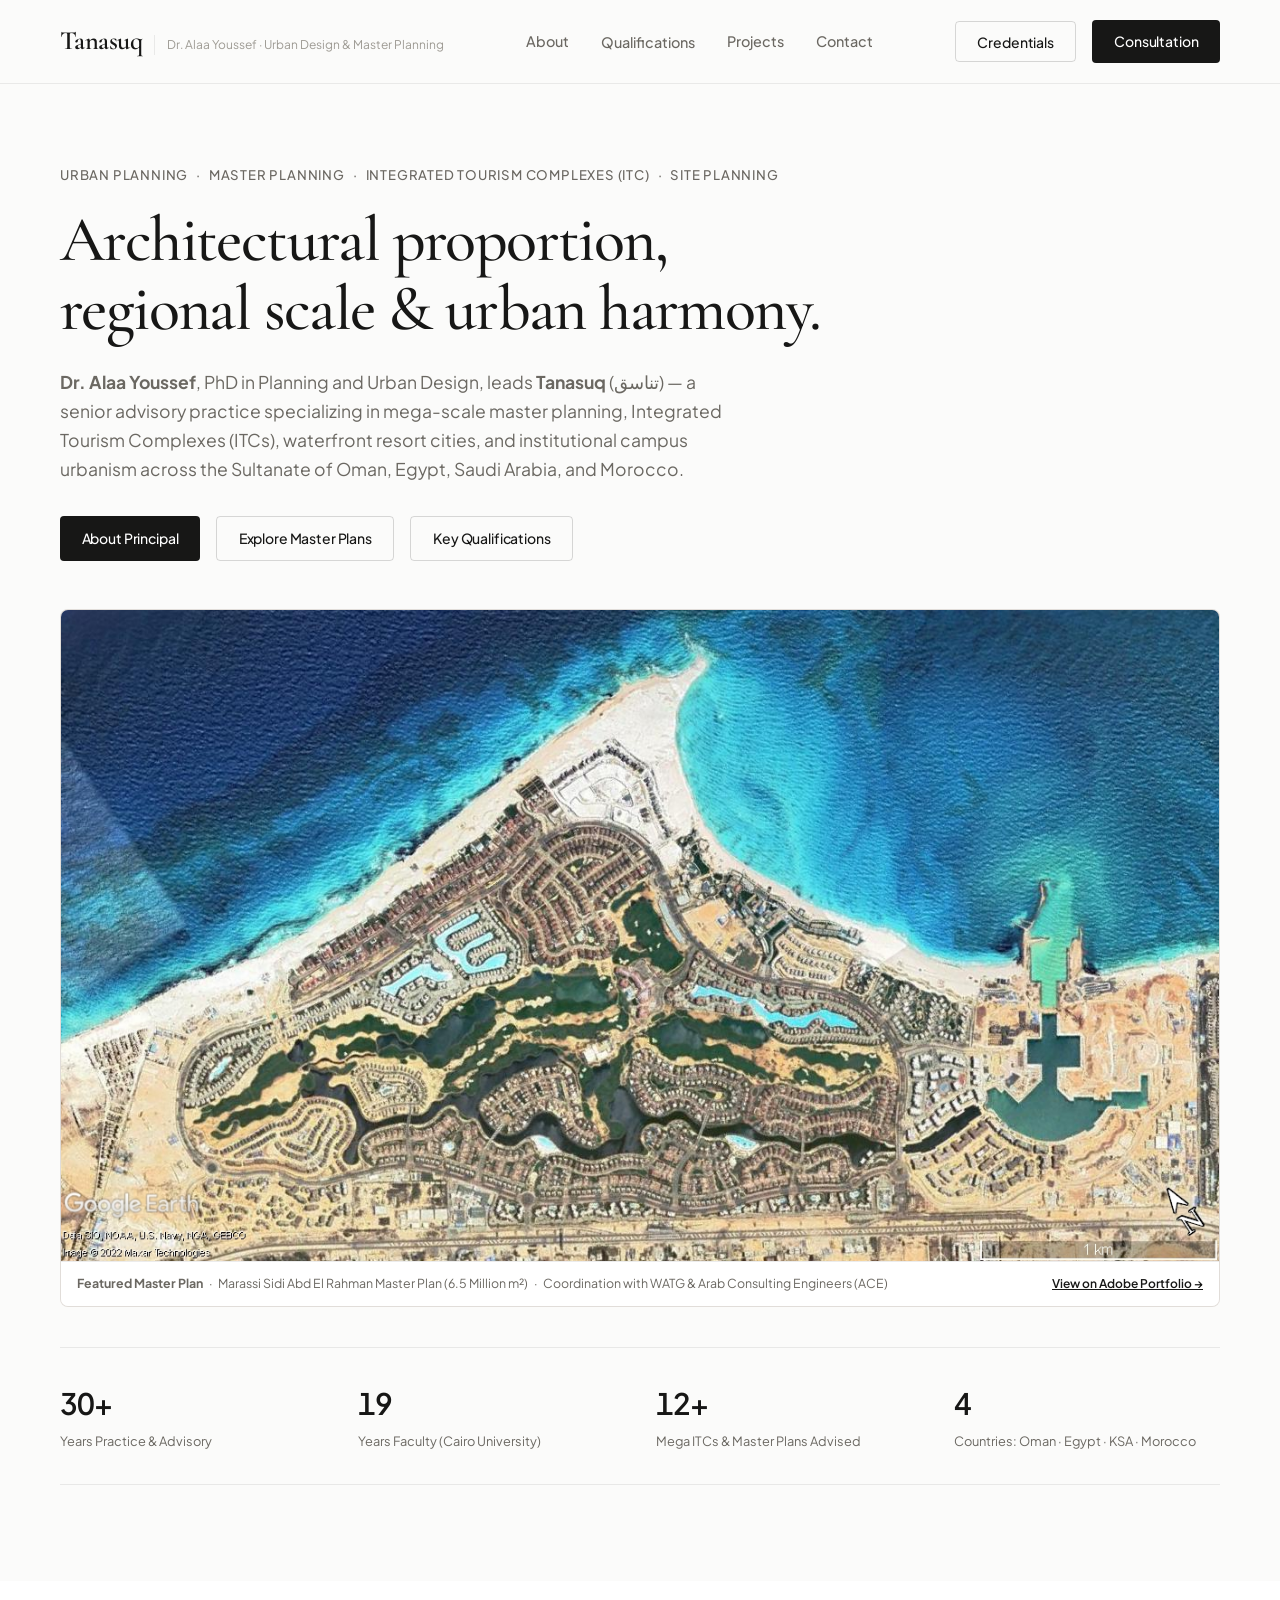
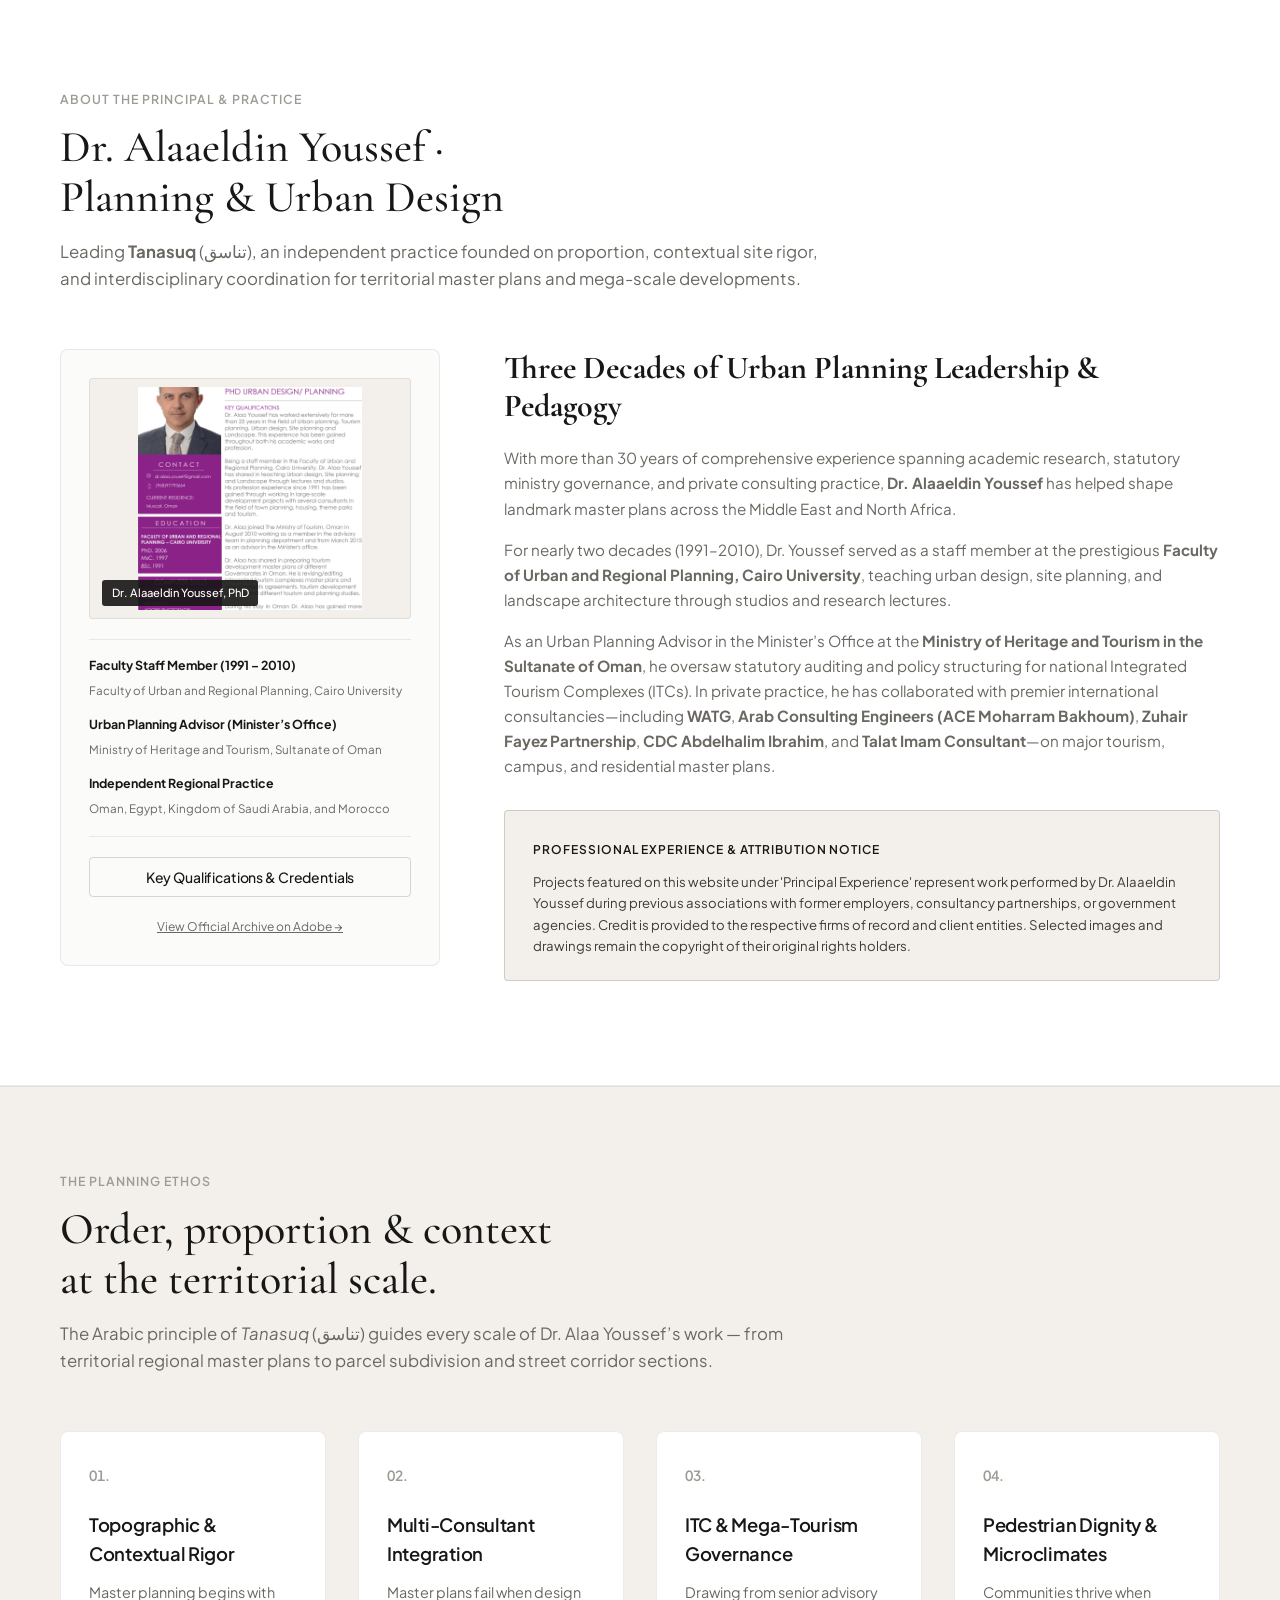
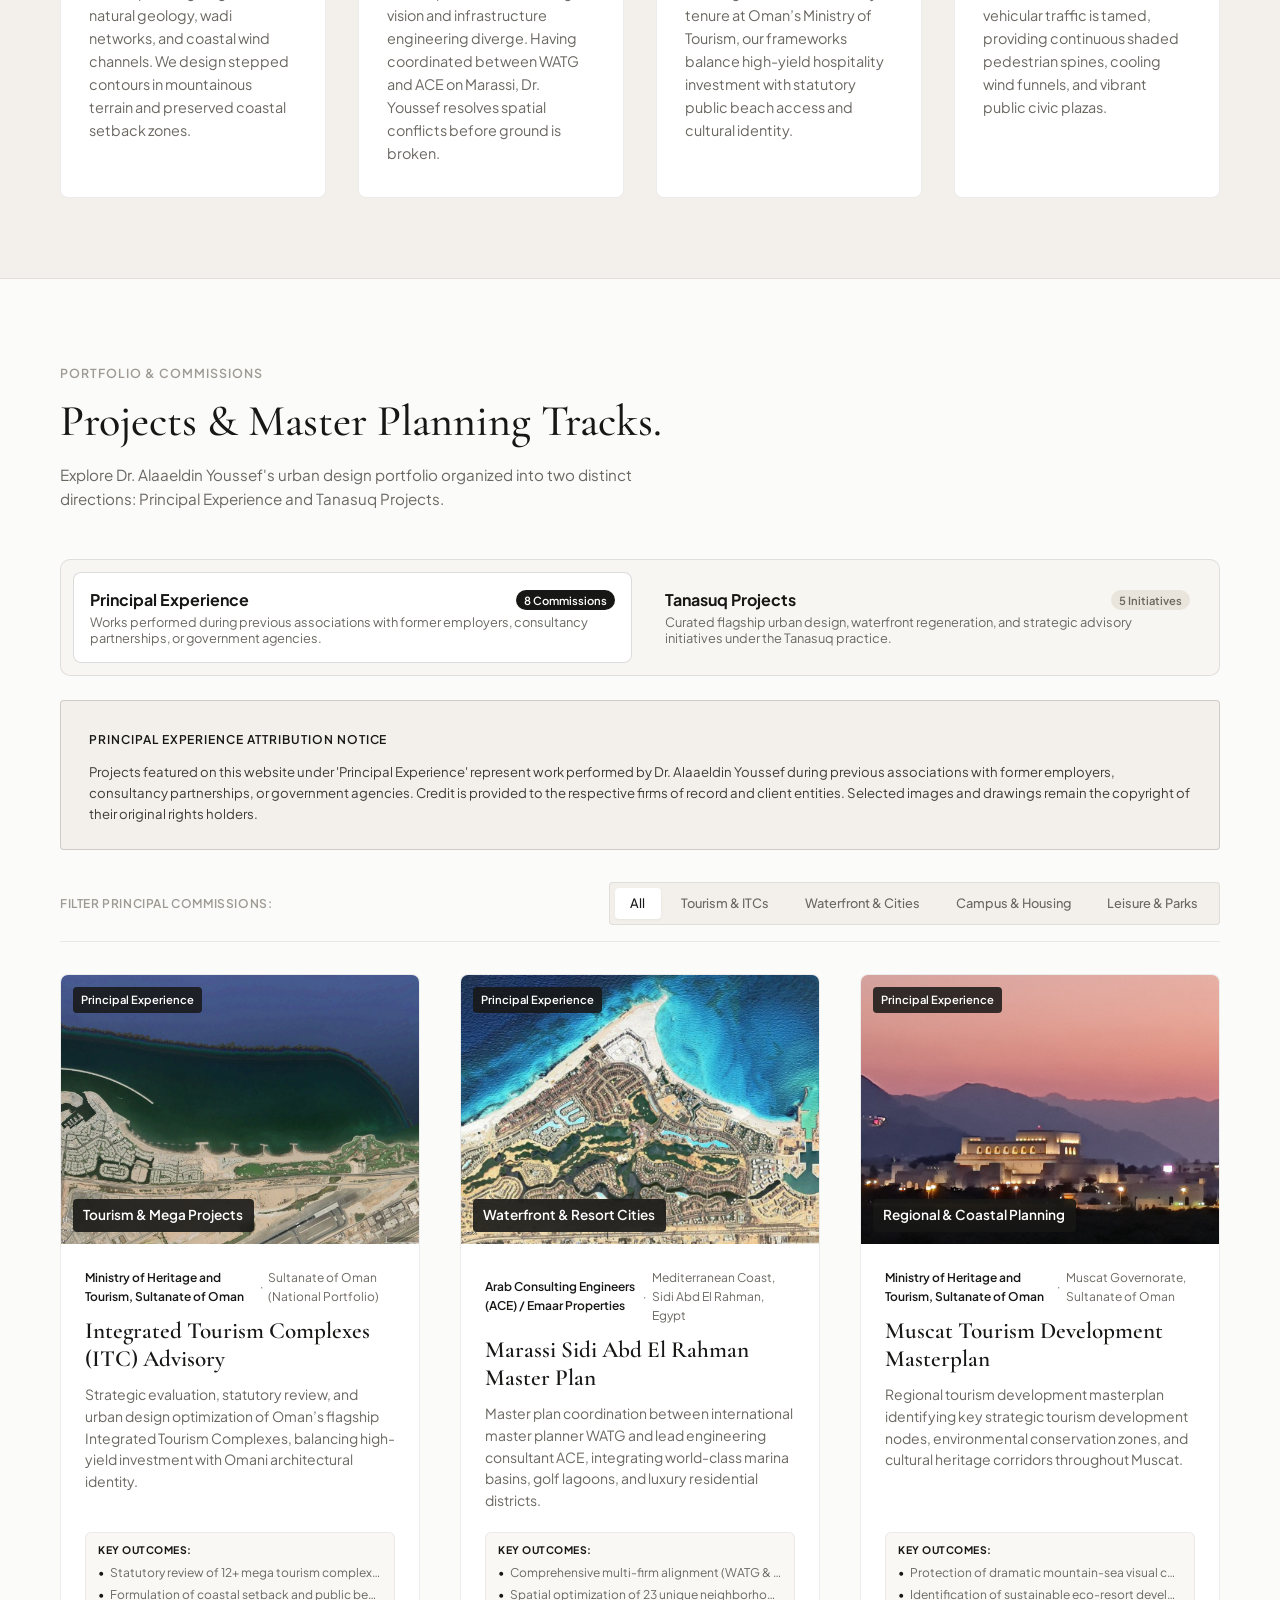
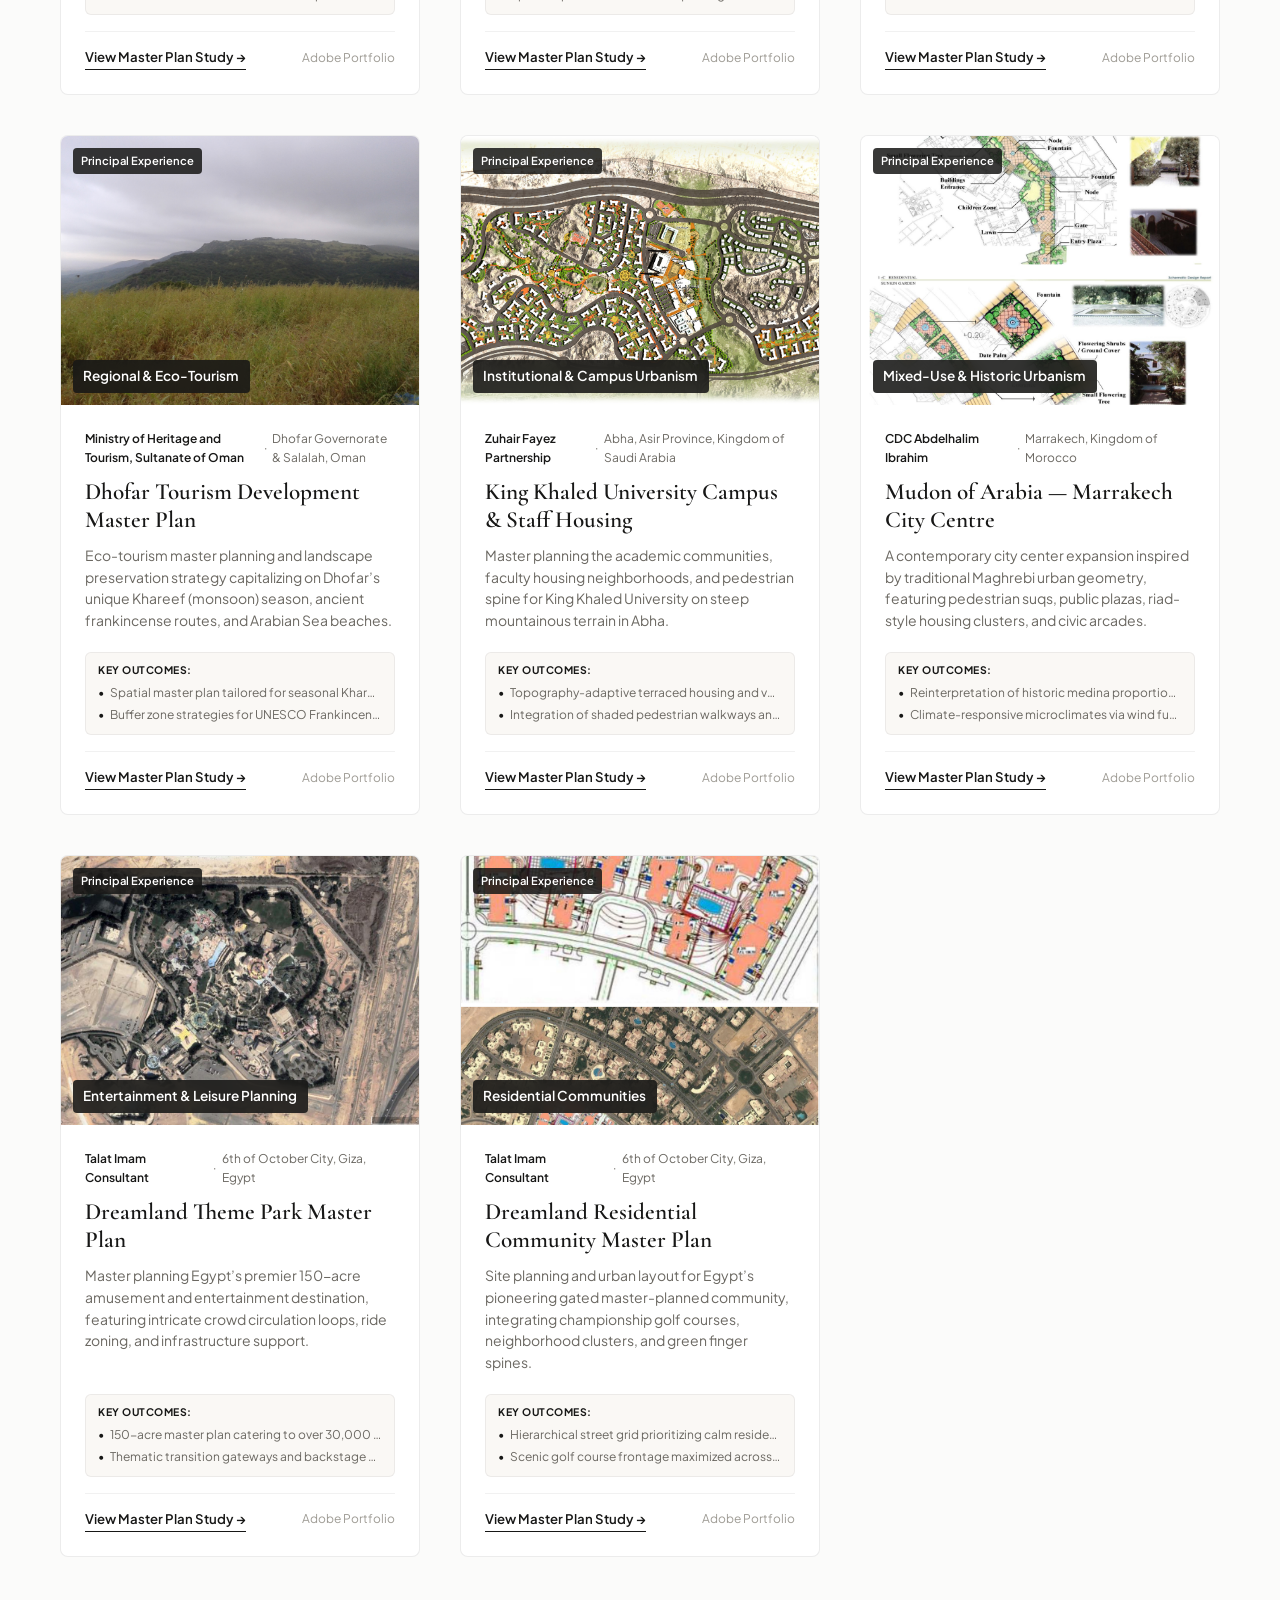
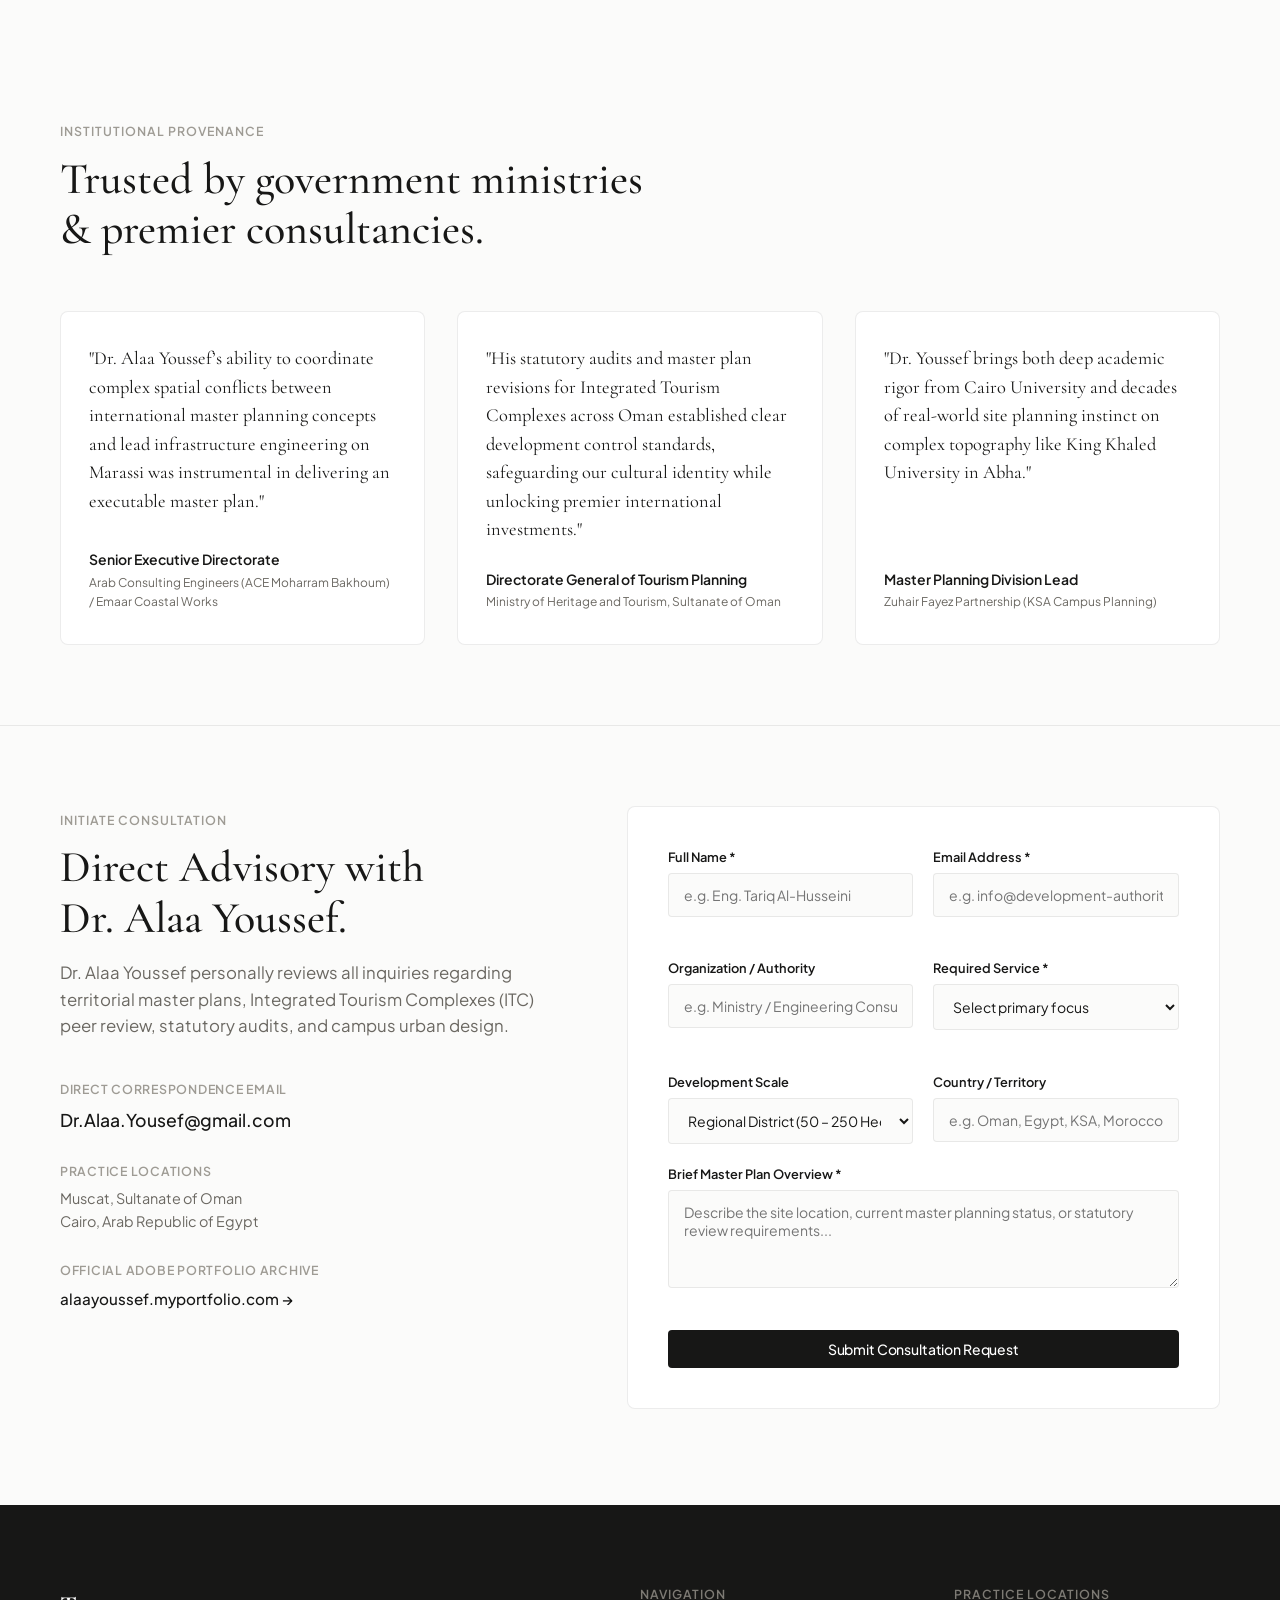
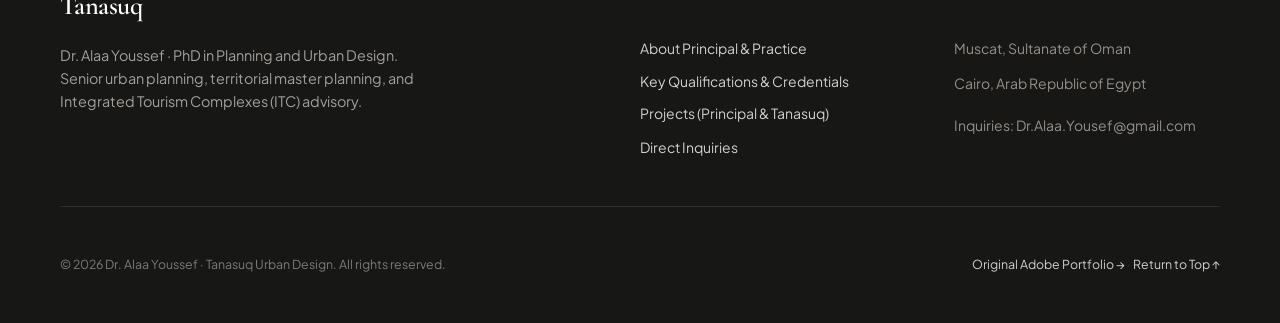
==== public/tanasuq-site/index.html @ d573aa7d "feat: initialize Tanasuq Design Studio portfolio Set up project scaffolding using React, TypeScript," ====
<!DOCTYPE html>
<html lang="en">
<head>
  <meta charset="UTF-8">
  <meta name="viewport" content="width=device-width, initial-scale=1.0">
  <title>Dr. Alaa Youssef — Tanasuq Planning & Urban Design</title>
  <meta name="description" content="Portfolio of Dr. Alaa Youssef, PhD in Planning and Urban Design. 30+ years leading mega-scale master plans, Integrated Tourism Complexes (ITCs), and waterfront developments across Oman, Egypt, Saudi Arabia, and Morocco.">
  <link rel="preconnect" href="https://fonts.googleapis.com">
  <link rel="preconnect" href="https://fonts.gstatic.com" crossorigin>
  <link href="https://fonts.googleapis.com/css2?family=Cormorant+Garamond:ital,wght@0,400;0,500;0,600;1,400;1,600&family=Plus+Jakarta+Sans:ital,wght@0,300;0,400;0,500;0,600;0,700;1,400&family=JetBrains+Mono:wght@400;500&display=swap" rel="stylesheet">
  <link rel="stylesheet" href="style.css">
</head>
<body>

  <!-- Top Bar: Strict 3-zone contract -->
  <header class="site-header" id="siteHeader">
    <div class="header-container">
      <!-- Zone 1: Wordmark -->
      <div class="brand-group">
        <a href="#hero" class="brand-wordmark">Tanasuq</a>
        <span class="brand-sub">Dr. Alaa Youssef · Urban Design & Master Planning</span>
      </div>

      <!-- Zone 2: Navigation Links -->
      <nav class="desktop-nav" aria-label="Main Navigation">
        <a href="#about" class="nav-link">About</a>
        <button class="nav-btn-link" id="navQualificationsBtn">Qualifications</button>
        <a href="#projects" class="nav-link">Projects</a>
        <a href="#contact" class="nav-link">Contact</a>
      </nav>

      <!-- Zone 3: Actions & Mobile Toggle -->
      <div class="header-actions">
        <button class="btn btn-secondary btn-header" id="headerQualBtn">Credentials</button>
        <a href="#contact" class="btn btn-primary btn-header">Consultation</a>
        <button class="mobile-toggle" id="mobileToggle" aria-label="Toggle navigation menu" aria-expanded="false">
          <span class="bar"></span>
          <span class="bar"></span>
        </button>
      </div>
    </div>
  </header>

  <!-- Mobile Drawer -->
  <div class="mobile-drawer" id="mobileDrawer" aria-hidden="true">
    <div class="mobile-drawer-content">
      <div class="mobile-drawer-header">
        <strong>Dr. Alaaeldin Youssef, PhD</strong>
        <p>Planning & Urban Design Consultant</p>
      </div>
      <nav class="mobile-nav">
        <a href="#about" class="mobile-nav-link">About Principal & Practice</a>
        <button class="mobile-nav-link text-left" id="mobNavQual">Key Qualifications & Credentials</button>
        <a href="#projects" class="mobile-nav-link">Projects (Principal & Tanasuq)</a>
        <a href="#contact" class="mobile-nav-link">Direct Inquiries</a>
      </nav>
      <div class="mobile-drawer-footer">
        <p class="mobile-coordinates">Muscat, Oman · Cairo, Egypt</p>
        <a href="#contact" class="btn btn-primary btn-block">Inquire Directly</a>
      </div>
    </div>
  </div>

  <main id="mainContent">

    <!-- Hero Section -->
    <section class="section-hero" id="hero">
      <div class="content-container">
        <div class="hero-header">
          <div class="hero-kicker">
            <span>Urban Planning</span>
            <span aria-hidden="true">·</span>
            <span>Master Planning</span>
            <span aria-hidden="true">·</span>
            <span>Integrated Tourism Complexes (ITC)</span>
            <span aria-hidden="true">·</span>
            <span>Site Planning</span>
          </div>
          <h1 class="hero-headline">
            Architectural proportion, regional scale & urban harmony.
          </h1>
          <p class="hero-subtext">
            <strong>Dr. Alaa Youssef</strong>, PhD in Planning and Urban Design, leads <strong>Tanasuq</strong> (تناسق) — a senior advisory practice specializing in mega-scale master planning, Integrated Tourism Complexes (ITCs), waterfront resort cities, and institutional campus urbanism across the Sultanate of Oman, Egypt, Saudi Arabia, and Morocco.
          </p>
          <div class="hero-actions">
            <a href="#about" class="btn btn-primary">About Principal</a>
            <a href="#works" class="btn btn-secondary">Explore Master Plans</a>
            <button class="btn btn-secondary" id="heroQualBtn">Key Qualifications</button>
          </div>
        </div>

        <!-- Dominant Visual Anchor: Marassi Master Plan -->
        <div class="hero-media-wrapper">
          <img 
            src="portfolio-images/marrasi-sidi-abd-el-rahman-1.jpg" 
            alt="Marassi Sidi Abd El Rahman Mediterranean Waterfront Master Plan, Egypt - Coordination by Dr. Alaa Youssef"
            class="hero-image"
            loading="eager"
            referrerpolicy="no-referrer"
          >
          <div class="media-caption">
            <div class="caption-left">
              <strong>Featured Master Plan</strong>
              <span aria-hidden="true">·</span>
              <span>Marassi Sidi Abd El Rahman Master Plan (6.5 Million m²)</span>
              <span aria-hidden="true">·</span>
              <span>Coordination with WATG & Arab Consulting Engineers (ACE)</span>
            </div>
            <a href="https://alaayoussef.myportfolio.com/marrasi-sidi-abd-el-rahman" target="_blank" rel="noopener noreferrer" class="caption-link">View on Adobe Portfolio &rarr;</a>
          </div>
        </div>

        <!-- Provenance Numbers Strip -->
        <div class="provenance-strip">
          <div class="provenance-item">
            <span class="provenance-num">30+</span>
            <span class="provenance-label">Years Practice & Advisory</span>
          </div>
          <div class="provenance-item">
            <span class="provenance-num">19</span>
            <span class="provenance-label">Years Faculty (Cairo University)</span>
          </div>
          <div class="provenance-item">
            <span class="provenance-num">12+</span>
            <span class="provenance-label">Mega ITCs & Master Plans Advised</span>
          </div>
          <div class="provenance-item">
            <span class="provenance-num">4</span>
            <span class="provenance-label">Countries: Oman · Egypt · KSA · Morocco</span>
          </div>
        </div>
      </div>
    </section>

    <!-- About Section -->
    <section class="section-about" id="about">
      <div class="content-container">
        <div class="section-header-compact">
          <span class="section-eyebrow">About the Principal & Practice</span>
          <h2 class="section-title">Dr. Alaaeldin Youssef · Planning & Urban Design</h2>
          <p class="section-lead">
            Leading <strong>Tanasuq</strong> (تناسق), an independent practice founded on proportion, contextual site rigor, and interdisciplinary coordination for territorial master plans and mega-scale developments.
          </p>
        </div>

        <div class="about-grid">
          <!-- Profile Card -->
          <div class="about-profile-card">
            <div class="about-img-box">
              <img 
                src="portfolio-images/about-2.jpg" 
                alt="Dr. Alaaeldin Youssef - PhD in Planning and Urban Design"
                class="about-portrait"
                loading="lazy"
              >
              <div class="about-badge-tag">Dr. Alaaeldin Youssef, PhD</div>
            </div>

            <div class="about-snapshot-list">
              <div class="about-snapshot-item">
                <strong>Faculty Staff Member (1991 – 2010)</strong>
                <span>Faculty of Urban and Regional Planning, Cairo University</span>
              </div>
              <div class="about-snapshot-item">
                <strong>Urban Planning Advisor (Minister’s Office)</strong>
                <span>Ministry of Heritage and Tourism, Sultanate of Oman</span>
              </div>
              <div class="about-snapshot-item">
                <strong>Independent Regional Practice</strong>
                <span>Oman, Egypt, Kingdom of Saudi Arabia, and Morocco</span>
              </div>
            </div>

            <div class="about-btn-row">
              <button class="btn btn-secondary btn-block" id="aboutQualBtn">Key Qualifications &amp; Credentials</button>
            </div>
            <a href="https://alaayoussef.myportfolio.com/" target="_blank" rel="noopener noreferrer" class="about-archive-link">View Official Archive on Adobe &rarr;</a>
          </div>

          <!-- Narrative & Attribution Statement -->
          <div class="about-narrative-col">
            <h3 class="about-col-title">Three Decades of Urban Planning Leadership & Pedagogy</h3>
            <div class="about-prose">
              <p>With more than 30 years of comprehensive experience spanning academic research, statutory ministry governance, and private consulting practice, <strong>Dr. Alaaeldin Youssef</strong> has helped shape landmark master plans across the Middle East and North Africa.</p>
              <p>For nearly two decades (1991–2010), Dr. Youssef served as a staff member at the prestigious <strong>Faculty of Urban and Regional Planning, Cairo University</strong>, teaching urban design, site planning, and landscape architecture through studios and research lectures.</p>
              <p>As an Urban Planning Advisor in the Minister’s Office at the <strong>Ministry of Heritage and Tourism in the Sultanate of Oman</strong>, he oversaw statutory auditing and policy structuring for national Integrated Tourism Complexes (ITCs). In private practice, he has collaborated with premier international consultancies—including <strong>WATG</strong>, <strong>Arab Consulting Engineers (ACE Moharram Bakhoum)</strong>, <strong>Zuhair Fayez Partnership</strong>, <strong>CDC Abdelhalim Ibrahim</strong>, and <strong>Talat Imam Consultant</strong>—on major tourism, campus, and residential master plans.</p>
            </div>

            <!-- Formal Professional Experience Notice & Credits -->
            <div class="about-attribution-box">
              <div class="attribution-header">
                <strong>Professional Experience & Attribution Notice</strong>
              </div>
              <p class="attribution-text">
                Projects featured on this website under 'Principal Experience' represent work performed by Dr. Alaaeldin Youssef during previous associations with former employers, consultancy partnerships, or government agencies. Credit is provided to the respective firms of record and client entities. Selected images and drawings remain the copyright of their original rights holders.
              </p>
            </div>
          </div>
        </div>
      </div>
    </section>

    <!-- Philosophy Section -->
    <section class="section-philosophy" id="philosophy">
      <div class="content-container">
        <div class="section-header-compact">
          <span class="section-eyebrow">The Planning Ethos</span>
          <h2 class="section-title">Order, proportion & context at the territorial scale.</h2>
          <p class="section-lead">
            The Arabic principle of <em>Tanasuq</em> (تناسق) guides every scale of Dr. Alaa Youssef’s work — from territorial regional master plans to parcel subdivision and street corridor sections.
          </p>
        </div>

        <div class="principles-grid">
          <article class="principle-card">
            <span class="card-num">01.</span>
            <h3 class="card-title">Topographic & Contextual Rigor</h3>
            <p class="card-text">Master planning begins with natural geology, wadi networks, and coastal wind channels. We design stepped contours in mountainous terrain and preserved coastal setback zones.</p>
          </article>
          <article class="principle-card">
            <span class="card-num">02.</span>
            <h3 class="card-title">Multi-Consultant Integration</h3>
            <p class="card-text">Master plans fail when design vision and infrastructure engineering diverge. Having coordinated between WATG and ACE on Marassi, Dr. Youssef resolves spatial conflicts before ground is broken.</p>
          </article>
          <article class="principle-card">
            <span class="card-num">03.</span>
            <h3 class="card-title">ITC & Mega-Tourism Governance</h3>
            <p class="card-text">Drawing from senior advisory tenure at Oman’s Ministry of Tourism, our frameworks balance high-yield hospitality investment with statutory public beach access and cultural identity.</p>
          </article>
          <article class="principle-card">
            <span class="card-num">04.</span>
            <h3 class="card-title">Pedestrian Dignity & Microclimates</h3>
            <p class="card-text">Communities thrive when vehicular traffic is tamed, providing continuous shaded pedestrian spines, cooling wind funnels, and vibrant public civic plazas.</p>
          </article>
        </div>
      </div>
    </section>

    <!-- Projects Section -->
    <section class="section-works" id="projects">
      <div id="works" style="position:relative; top:-5rem; visibility:hidden;"></div>
      <div class="content-container">
        <div class="works-header-row">
          <div>
            <span class="section-eyebrow">Portfolio & Commissions</span>
            <h2 class="section-title">Projects & Master Planning Tracks.</h2>
            <p class="works-subtitle">Explore Dr. Alaaeldin Youssef's urban design portfolio organized into two distinct directions: Principal Experience and Tanasuq Projects.</p>
          </div>
        </div>

        <!-- Sub-navigation Dual Track Selector -->
        <div class="track-selector-bar" style="display:grid; grid-template-columns:repeat(auto-fit, minmax(280px, 1fr)); gap:1rem; margin-bottom:1.5rem; background:#F8F6F2; padding:0.75rem; border-radius:10px; border:1px solid rgba(23,23,22,0.1);">
          <button type="button" class="track-btn active" id="trackPrincipalBtn" style="text-align:left; padding:1rem; border-radius:8px; border:1px solid rgba(23,23,22,0.15); background:#fff; cursor:pointer;">
            <div style="display:flex; justify-content:space-between; align-items:center; margin-bottom:0.25rem;">
              <strong style="font-size:1rem; color:#171716;">Principal Experience</strong>
              <span id="principalTrackCountBadge" style="font-size:0.7rem; font-weight:600; background:#171716; color:#fff; padding:0.2rem 0.5rem; border-radius:10px;">8 Commissions</span>
            </div>
            <p style="font-size:0.8rem; color:#6B6862; margin:0;">Works performed during previous associations with former employers, consultancy partnerships, or government agencies.</p>
          </button>
          
          <button type="button" class="track-btn" id="trackTanasuqBtn" style="text-align:left; padding:1rem; border-radius:8px; border:1px solid transparent; background:transparent; cursor:pointer;">
            <div style="display:flex; justify-content:space-between; align-items:center; margin-bottom:0.25rem;">
              <strong style="font-size:1rem; color:#171716;">Tanasuq Projects</strong>
              <span id="tanasuqTrackCountBadge" style="font-size:0.7rem; font-weight:600; background:#EAE5DC; color:#6B6862; padding:0.2rem 0.5rem; border-radius:10px;">5 Initiatives</span>
            </div>
            <p style="font-size:0.8rem; color:#6B6862; margin:0;">Curated flagship urban design, waterfront regeneration, and strategic advisory initiatives under the Tanasuq practice.</p>
          </button>
        </div>

        <!-- Track Context Banner -->
        <div id="trackAttributionBox" class="about-attribution-box" style="margin-bottom:2rem;">
          <div class="attribution-header">
            <strong id="trackAttributionTitle">Principal Experience Attribution Notice</strong>
          </div>
          <p class="attribution-text" id="trackAttributionText">
            Projects featured on this website under 'Principal Experience' represent work performed by Dr. Alaaeldin Youssef during previous associations with former employers, consultancy partnerships, or government agencies. Credit is provided to the respective firms of record and client entities. Selected images and drawings remain the copyright of their original rights holders.
          </p>
        </div>

        <!-- Filter Bar -->
        <div style="display:flex; justify-content:space-between; align-items:center; flex-wrap:wrap; gap:1rem; margin-bottom:2rem; padding-bottom:1rem; border-bottom:1px solid rgba(23,23,22,0.08);">
          <span style="font-size:0.75rem; font-weight:600; text-transform:uppercase; letter-spacing:0.05em; color:#9E9B94;" id="filterTrackLabel">Filter Principal Commissions:</span>
          <div class="filter-bar" role="tablist" aria-label="Project filter">
            <button class="filter-tab active" data-filter="all" role="tab" aria-selected="true">All</button>
            <button class="filter-tab" data-filter="tourism" role="tab" aria-selected="false">Tourism & ITCs</button>
            <button class="filter-tab" data-filter="waterfront" role="tab" aria-selected="false">Waterfront & Cities</button>
            <button class="filter-tab" data-filter="campus" role="tab" aria-selected="false">Campus & Housing</button>
            <button class="filter-tab" data-filter="leisure" role="tab" aria-selected="false">Leisure & Parks</button>
          </div>
        </div>

        <div class="works-grid" id="worksGrid">
          <!-- Populated dynamically via app.js with Dr. Alaa Youssef's authentic projects -->
        </div>
      </div>
    </section>



    <!-- Testimonials Section -->
    <section class="section-testimonials">
      <div class="content-container">
        <div class="section-header-compact">
          <span class="section-eyebrow">Institutional Provenance</span>
          <h2 class="section-title">Trusted by government ministries & premier consultancies.</h2>
        </div>

        <div class="testimonials-grid">
          <blockquote class="testimonial-card">
            <p class="quote-text">
              "Dr. Alaa Youssef’s ability to coordinate complex spatial conflicts between international master planning concepts and lead infrastructure engineering on Marassi was instrumental in delivering an executable master plan."
            </p>
            <footer class="quote-author">
              <strong class="author-name">Senior Executive Directorate</strong>
              <span class="author-role">Arab Consulting Engineers (ACE Moharram Bakhoum) / Emaar Coastal Works</span>
            </footer>
          </blockquote>

          <blockquote class="testimonial-card">
            <p class="quote-text">
              "His statutory audits and master plan revisions for Integrated Tourism Complexes across Oman established clear development control standards, safeguarding our cultural identity while unlocking premier international investments."
            </p>
            <footer class="quote-author">
              <strong class="author-name">Directorate General of Tourism Planning</strong>
              <span class="author-role">Ministry of Heritage and Tourism, Sultanate of Oman</span>
            </footer>
          </blockquote>

          <blockquote class="testimonial-card">
            <p class="quote-text">
              "Dr. Youssef brings both deep academic rigor from Cairo University and decades of real-world site planning instinct on complex topography like King Khaled University in Abha."
            </p>
            <footer class="quote-author">
              <strong class="author-name">Master Planning Division Lead</strong>
              <span class="author-role">Zuhair Fayez Partnership (KSA Campus Planning)</span>
            </footer>
          </blockquote>
        </div>
      </div>
    </section>

    <!-- Contact Section -->
    <section class="section-contact" id="contact">
      <div class="content-container">
        <div class="contact-grid">
          
          <div class="contact-info">
            <span class="section-eyebrow">Initiate Consultation</span>
            <h2 class="section-title">Direct Advisory with Dr. Alaa Youssef.</h2>
            <p class="contact-lead">
              Dr. Alaa Youssef personally reviews all inquiries regarding territorial master plans, Integrated Tourism Complexes (ITC) peer review, statutory audits, and campus urban design.
            </p>

            <div class="contact-details">
              <div class="detail-block">
                <span class="detail-label">Direct Correspondence Email</span>
                <a href="mailto:Dr.Alaa.Yousef@gmail.com" class="detail-link">Dr.Alaa.Yousef@gmail.com</a>
              </div>
              <div class="detail-block">
                <span class="detail-label">Practice Locations</span>
                <p class="detail-text">
                  Muscat, Sultanate of Oman<br>
                  Cairo, Arab Republic of Egypt
                </p>
              </div>
              <div class="detail-block">
                <span class="detail-label">Official Adobe Portfolio Archive</span>
                <p class="detail-text">
                  <a href="https://alaayoussef.myportfolio.com/" target="_blank" rel="noopener noreferrer" class="detail-link" style="font-size: 0.95rem;">alaayoussef.myportfolio.com &rarr;</a>
                </p>
              </div>
            </div>
          </div>

          <div class="contact-form-wrapper">
            <form class="contact-form" id="contactForm" novalidate>
              
              <div class="form-row">
                <div class="form-field">
                  <label for="clientName" class="field-label">Full Name *</label>
                  <input type="text" id="clientName" name="name" class="field-input" placeholder="e.g. Eng. Tariq Al-Husseini" required>
                  <span class="field-error" id="nameError"></span>
                </div>
                <div class="form-field">
                  <label for="clientEmail" class="field-label">Email Address *</label>
                  <input type="email" id="clientEmail" name="email" class="field-input" placeholder="e.g. info@development-authority.om" required>
                  <span class="field-error" id="emailError"></span>
                </div>
              </div>

              <div class="form-row">
                <div class="form-field">
                  <label for="clientCompany" class="field-label">Organization / Authority</label>
                  <input type="text" id="clientCompany" name="company" class="field-input" placeholder="e.g. Ministry / Engineering Consultant / Developer">
                </div>
                <div class="form-field">
                  <label for="disciplineRequired" class="field-label">Required Service *</label>
                  <select id="disciplineRequired" name="discipline" class="field-input select-input" required>
                    <option value="" disabled selected>Select primary focus</option>
                    <option value="Integrated Tourism Complexes (ITC) & Master Planning">Integrated Tourism Complexes (ITC) & Master Planning</option>
                    <option value="Waterfront & Coastal Master Planning">Waterfront & Coastal Master Planning</option>
                    <option value="Campus & Community Master Planning">Campus & Community Master Planning</option>
                    <option value="Master Plan Peer Review & Coordination">Master Plan Peer Review & Coordination</option>
                  </select>
                  <span class="field-error" id="disciplineError"></span>
                </div>
              </div>

              <div class="form-row">
                <div class="form-field">
                  <label for="projectScale" class="field-label">Development Scale</label>
                  <select id="projectScale" name="scale" class="field-input select-input">
                    <option value="Focused Parcel (< 50 Hectares)">Focused Parcel (&lt; 50 Hectares)</option>
                    <option value="Regional District (50 – 250 Hectares)" selected>Regional District (50 – 250 Hectares)</option>
                    <option value="Territorial Mega-Development (> 250 Hectares)">Territorial Mega-Development (&gt; 250 Hectares)</option>
                  </select>
                </div>
                <div class="form-field">
                  <label for="projectLocation" class="field-label">Country / Territory</label>
                  <input type="text" id="projectLocation" name="location" class="field-input" placeholder="e.g. Oman, Egypt, KSA, Morocco">
                </div>
              </div>

              <div class="form-field">
                <label for="clientMessage" class="field-label">Brief Master Plan Overview *</label>
                <textarea id="clientMessage" name="message" class="field-textarea" rows="4" placeholder="Describe the site location, current master planning status, or statutory review requirements..." required></textarea>
                <span class="field-error" id="messageError"></span>
              </div>

              <button type="submit" class="btn btn-primary btn-block" id="submitBtn">
                Submit Consultation Request
              </button>

              <div class="form-success-banner" id="formSuccess" style="display: none;" role="status">
                <strong>Advisory Inquiry Dispatched</strong>
                <p>Thank you. Dr. Alaa Youssef has received your project briefing and will respond within 24 business hours.</p>
              </div>

            </form>
          </div>

        </div>
      </div>
    </section>

  </main>

  <!-- Case Study Modal -->
  <div class="modal-backdrop" id="caseStudyModal" aria-hidden="true" role="dialog" aria-modal="true">
    <div class="modal-dialog">
      <button class="modal-close-btn" id="modalCloseBtn" aria-label="Close case study details">&times;</button>
      <div class="modal-body" id="modalBody">
        <!-- Content injected dynamically via app.js -->
      </div>
    </div>
  </div>

  <!-- Qualifications & CV Modal -->
  <div class="modal-backdrop" id="qualificationsModal" aria-hidden="true" role="dialog" aria-modal="true">
    <div class="modal-dialog modal-dialog-large">
      <button class="modal-close-btn" id="qualCloseBtn" aria-label="Close credentials view">&times;</button>
      <div class="modal-body" id="qualBody">
        <!-- Content injected dynamically via app.js -->
      </div>
    </div>
  </div>

  <!-- Footer -->
  <footer class="site-footer">
    <div class="content-container footer-inner">
      <div class="footer-brand-col">
        <a href="#hero" class="brand-wordmark">Tanasuq</a>
        <p class="footer-tagline">
          Dr. Alaa Youssef · PhD in Planning and Urban Design.<br>
          Senior urban planning, territorial master planning, and Integrated Tourism Complexes (ITC) advisory.
        </p>
      </div>

      <div class="footer-links-col">
        <span class="footer-heading">Navigation</span>
        <a href="#about" class="footer-link">About Principal & Practice</a>
        <button class="footer-nav-btn" id="footerQualBtn">Key Qualifications &amp; Credentials</button>
        <a href="#projects" class="footer-link">Projects (Principal & Tanasuq)</a>
        <a href="#contact" class="footer-link">Direct Inquiries</a>
      </div>

      <div class="footer-links-col">
        <span class="footer-heading">Practice Locations</span>
        <span class="footer-static-item">Muscat, Sultanate of Oman</span>
        <span class="footer-static-item">Cairo, Arab Republic of Egypt</span>
        <span class="footer-static-item" style="margin-top: 0.5rem;">Inquiries: Dr.Alaa.Yousef@gmail.com</span>
      </div>

      <div class="footer-bottom-row">
        <p class="footer-copy">&copy; <span id="currentYear">2026</span> Dr. Alaa Youssef · Tanasuq Urban Design. All rights reserved.</p>
        <div class="footer-meta-links">
          <a href="https://alaayoussef.myportfolio.com/" target="_blank" rel="noopener noreferrer" class="back-to-top">Original Adobe Portfolio &rarr;</a>
          <span style="opacity: 0.3;">·</span>
          <a href="#hero" class="back-to-top">Return to Top &uarr;</a>
        </div>
      </div>
    </div>
  </footer>

  <script src="app.js"></script>
</body>
</html>
---- public/tanasuq-site/style.css ----
/* ==========================================================================
   Tanasuq Design Studio — Stylesheet
   Crafted with architectural proportion, zero-pill discipline, and calm restraint.
   ========================================================================== */

:root {
  --font-sans: 'Plus Jakarta Sans', -apple-system, BlinkMacSystemFont, 'Segoe UI', Roboto, sans-serif;
  --font-serif: 'Cormorant Garamond', Georgia, serif;
  --font-mono: 'JetBrains Mono', monospace;

  /* 60-30-10 Disciplined Palette */
  --canvas: #FBFBFA;
  --canvas-subtle: #F3EFEA;
  --surface-card: #FFFFFF;
  --surface-border: rgba(23, 23, 22, 0.08);
  --surface-border-strong: rgba(23, 23, 22, 0.16);

  --text-main: #171716;
  --text-muted: #6B6862;
  --text-faint: #9E9B94;

  --accent-primary: #171716;
  --accent-hover: #333230;
  --accent-light: #ECE8E1;

  --container-max: 1240px;
  --radius-sm: 4px;
  --radius-md: 8px;
  --radius-lg: 12px;

  --ease-smooth: cubic-bezier(0.16, 1, 0.3, 1);
}

/* Global Reset & Base */
*, *::before, *::after {
  box-sizing: border-box;
  margin: 0;
  padding: 0;
}

html {
  font-size: 16px;
  scroll-behavior: smooth;
  -webkit-text-size-adjust: 100%;
}

body {
  font-family: var(--font-sans);
  background-color: var(--canvas);
  color: var(--text-main);
  line-height: 1.6;
  font-weight: 400;
  overflow-x: hidden;
  text-rendering: optimizeLegibility;
}

img {
  max-width: 100%;
  height: auto;
  display: block;
}

a {
  color: inherit;
  text-decoration: none;
  transition: color 180ms var(--ease-smooth);
}

button {
  font-family: inherit;
  cursor: pointer;
  border: none;
  background: none;
}

input, select, textarea {
  font-family: inherit;
}

.content-container {
  max-width: var(--container-max);
  margin: 0 auto;
  padding: 0 1.5rem;
}

@media (min-width: 768px) {
  .content-container {
    padding: 0 2.5rem;
  }
}

/* ==========================================================================
   Header & Top Bar Contract (1-row, 3-zone contract)
   ========================================================================== */

.site-header {
  position: sticky;
  top: 0;
  z-index: 100;
  background-color: rgba(251, 251, 250, 0.94);
  backdrop-filter: blur(12px);
  -webkit-backdrop-filter: blur(12px);
  border-bottom: 1px solid var(--surface-border);
  transition: background-color 200ms var(--ease-smooth);
}

.header-container {
  max-width: var(--container-max);
  margin: 0 auto;
  padding: 1rem 1.5rem;
  display: flex;
  align-items: center;
  justify-content: space-between;
  gap: 2rem;
}

@media (min-width: 768px) {
  .header-container {
    padding: 1.25rem 2.5rem;
  }
}

/* Zone 1: Brand Wordmark */
.brand-wordmark {
  font-family: var(--font-serif);
  font-size: 1.65rem;
  font-weight: 600;
  letter-spacing: -0.02em;
  color: var(--text-main);
  white-space: nowrap;
  flex-shrink: 0;
}

/* Zone 2: Navigation Links */
.desktop-nav {
  display: none;
  align-items: center;
  gap: 2rem;
}

@media (min-width: 860px) {
  .desktop-nav {
    display: flex;
  }
}

.nav-link {
  font-size: 0.9rem;
  font-weight: 500;
  color: var(--text-muted);
  white-space: nowrap;
  position: relative;
  padding: 0.25rem 0;
}

.nav-link:hover {
  color: var(--text-main);
}

.nav-link::after {
  content: '';
  position: absolute;
  bottom: 0;
  left: 0;
  width: 0%;
  height: 1px;
  background-color: var(--text-main);
  transition: width 200ms var(--ease-smooth);
}

.nav-link:hover::after {
  width: 100%;
}

/* Zone 3: Actions */
.header-actions {
  display: flex;
  align-items: center;
  gap: 1rem;
}

.btn-header {
  display: none;
}

@media (min-width: 640px) {
  .btn-header {
    display: inline-flex;
  }
}

/* Mobile Toggle */
.mobile-toggle {
  display: flex;
  flex-direction: column;
  justify-content: center;
  gap: 6px;
  width: 38px;
  height: 38px;
  padding: 8px;
  border-radius: var(--radius-sm);
  background: transparent;
}

@media (min-width: 860px) {
  .mobile-toggle {
    display: none;
  }
}

.mobile-toggle .bar {
  display: block;
  width: 100%;
  height: 1.5px;
  background-color: var(--text-main);
  transition: transform 200ms var(--ease-smooth);
}

.mobile-toggle.active .bar:nth-child(1) {
  transform: translateY(3.75px) rotate(45deg);
}

.mobile-toggle.active .bar:nth-child(2) {
  transform: translateY(-3.75px) rotate(-45deg);
}

/* Mobile Drawer */
.mobile-drawer {
  position: fixed;
  top: 61px;
  left: 0;
  right: 0;
  background-color: var(--canvas);
  border-bottom: 1px solid var(--surface-border);
  padding: 2rem 1.5rem;
  display: none;
  z-index: 99;
}

.mobile-drawer.open {
  display: block;
  animation: slideDown 200ms var(--ease-smooth);
}

@keyframes slideDown {
  from { opacity: 0; transform: translateY(-8px); }
  to { opacity: 1; transform: translateY(0); }
}

.mobile-nav {
  display: flex;
  flex-direction: column;
  gap: 1.25rem;
  margin-bottom: 2rem;
}

.mobile-nav-link {
  font-size: 1.2rem;
  font-weight: 500;
  color: var(--text-main);
}

.mobile-drawer-footer {
  border-top: 1px solid var(--surface-border);
  padding-top: 1.5rem;
  display: flex;
  flex-direction: column;
  gap: 1rem;
}

.mobile-coordinates {
  font-size: 0.85rem;
  color: var(--text-muted);
}

/* ==========================================================================
   Buttons
   ========================================================================== */

.btn {
  display: inline-flex;
  align-items: center;
  justify-content: center;
  padding: 0.65rem 1.35rem;
  font-size: 0.875rem;
  font-weight: 500;
  letter-spacing: -0.01em;
  white-space: nowrap;
  border-radius: var(--radius-sm);
  transition: all 180ms var(--ease-smooth);
  text-decoration: none;
}

.btn-primary {
  background-color: var(--accent-primary);
  color: #FFFFFF;
}

.btn-primary:hover {
  background-color: var(--accent-hover);
  transform: translateY(-1px);
}

.btn-secondary {
  background-color: transparent;
  color: var(--text-main);
  border: 1px solid var(--surface-border-strong);
}

.btn-secondary:hover {
  background-color: var(--canvas-subtle);
  border-color: var(--text-main);
}

.btn-block {
  width: 100%;
}

/* ==========================================================================
   Section: Hero
   ========================================================================== */

.section-hero {
  padding: 3.5rem 0 4rem;
}

@media (min-width: 768px) {
  .section-hero {
    padding: 5rem 0 6rem;
  }
}

.hero-header {
  max-width: 820px;
  margin-bottom: 3rem;
}

.hero-kicker {
  display: flex;
  align-items: center;
  gap: 0.5rem;
  font-size: 0.825rem;
  font-weight: 500;
  color: var(--text-muted);
  text-transform: uppercase;
  letter-spacing: 0.06em;
  margin-bottom: 1.25rem;
}

.hero-headline {
  font-family: var(--font-serif);
  font-size: clamp(2.35rem, 5vw, 4.15rem);
  line-height: 1.08;
  font-weight: 500;
  letter-spacing: -0.025em;
  color: var(--text-main);
  margin-bottom: 1.5rem;
  text-wrap: balance;
}

.hero-subtext {
  font-size: 1.1rem;
  line-height: 1.65;
  color: var(--text-muted);
  max-width: 680px;
  margin-bottom: 2rem;
}

.hero-actions {
  display: flex;
  flex-wrap: wrap;
  gap: 1rem;
}

/* Hero Media Carrier */
.hero-media-wrapper {
  position: relative;
  border-radius: var(--radius-md);
  overflow: hidden;
  margin-bottom: 2.5rem;
  border: 1px solid var(--surface-border);
  background-color: var(--canvas-subtle);
}

.hero-image {
  width: 100%;
  aspect-ratio: 16 / 9;
  object-fit: cover;
  display: block;
}

.media-caption {
  padding: 0.75rem 1rem;
  background-color: var(--surface-card);
  border-top: 1px solid var(--surface-border);
  display: flex;
  align-items: center;
  gap: 0.5rem;
  font-size: 0.775rem;
  color: var(--text-muted);
}

/* Provenance Strip */
.provenance-strip {
  display: grid;
  grid-template-columns: repeat(2, 1fr);
  gap: 1.5rem 1rem;
  padding: 2rem 0;
  border-top: 1px solid var(--surface-border);
  border-bottom: 1px solid var(--surface-border);
}

@media (min-width: 768px) {
  .provenance-strip {
    grid-template-columns: repeat(4, 1fr);
    gap: 2rem;
  }
}

.provenance-item {
  display: flex;
  flex-direction: column;
  gap: 0.25rem;
}

.provenance-num {
  font-size: 1.85rem;
  font-weight: 600;
  font-family: var(--font-sans);
  letter-spacing: -0.03em;
  color: var(--text-main);
  font-variant-numeric: tabular-nums;
}

.provenance-label {
  font-size: 0.8rem;
  color: var(--text-muted);
}

/* ==========================================================================
   Section: Philosophy
   ========================================================================== */

.section-philosophy {
  padding: 5rem 0;
  background-color: var(--canvas-subtle);
  border-top: 1px solid var(--surface-border);
  border-bottom: 1px solid var(--surface-border);
}

.section-header-compact {
  max-width: 760px;
  margin-bottom: 3.5rem;
}

.section-eyebrow {
  display: inline-block;
  font-size: 0.775rem;
  font-weight: 600;
  text-transform: uppercase;
  letter-spacing: 0.08em;
  color: var(--text-faint);
  margin-bottom: 0.75rem;
}

.section-title {
  font-family: var(--font-serif);
  font-size: clamp(1.85rem, 3.5vw, 2.75rem);
  line-height: 1.15;
  font-weight: 500;
  color: var(--text-main);
  margin-bottom: 1rem;
  text-wrap: balance;
}

.section-lead {
  font-size: 1.05rem;
  line-height: 1.6;
  color: var(--text-muted);
}

.principles-grid {
  display: grid;
  grid-template-columns: 1fr;
  gap: 1.5rem;
}

@media (min-width: 768px) {
  .principles-grid {
    grid-template-columns: repeat(2, 1fr);
    gap: 2rem;
  }
}

@media (min-width: 1024px) {
  .principles-grid {
    grid-template-columns: repeat(4, 1fr);
  }
}

.principle-card {
  background-color: var(--surface-card);
  padding: 2rem 1.75rem;
  border-radius: var(--radius-md);
  border: 1px solid var(--surface-border);
  display: flex;
  flex-direction: column;
}

.card-num {
  font-size: 0.875rem;
  font-weight: 600;
  color: var(--text-faint);
  margin-bottom: 1.5rem;
  font-variant-numeric: tabular-nums;
}

.card-title {
  font-size: 1.15rem;
  font-weight: 600;
  letter-spacing: -0.015em;
  margin-bottom: 0.75rem;
  color: var(--text-main);
}

.card-text {
  font-size: 0.9rem;
  color: var(--text-muted);
  line-height: 1.6;
}

/* ==========================================================================
   Section: Selected Works
   ========================================================================== */

.section-works {
  padding: 5rem 0;
}

.works-header-row {
  display: flex;
  flex-direction: column;
  gap: 1.5rem;
  margin-bottom: 3rem;
}

@media (min-width: 768px) {
  .works-header-row {
    flex-direction: row;
    align-items: flex-end;
    justify-content: space-between;
  }
}

/* Interactive Filter Segmented Control */
.filter-bar {
  display: flex;
  flex-wrap: wrap;
  gap: 0.35rem;
  padding: 0.35rem;
  background-color: var(--canvas-subtle);
  border: 1px solid var(--surface-border);
  border-radius: var(--radius-sm);
  width: fit-content;
}

.filter-tab {
  padding: 0.45rem 0.95rem;
  font-size: 0.8rem;
  font-weight: 500;
  border-radius: var(--radius-sm);
  color: var(--text-muted);
  white-space: nowrap;
  transition: all 150ms var(--ease-smooth);
}

.filter-tab:hover {
  color: var(--text-main);
}

.filter-tab.active {
  background-color: var(--surface-card);
  color: var(--text-main);
  box-shadow: 0 1px 3px rgba(0, 0, 0, 0.05);
}

/* Works Grid */
.works-grid {
  display: grid;
  grid-template-columns: 1fr;
  gap: 2.5rem;
}

@media (min-width: 768px) {
  .works-grid {
    grid-template-columns: repeat(2, 1fr);
  }
}

@media (min-width: 1080px) {
  .works-grid {
    grid-template-columns: repeat(3, 1fr);
  }
}

.work-card {
  background-color: var(--surface-card);
  border: 1px solid var(--surface-border);
  border-radius: var(--radius-md);
  overflow: hidden;
  display: flex;
  flex-direction: column;
  transition: border-color 200ms var(--ease-smooth);
}

.work-card:hover {
  border-color: var(--surface-border-strong);
}

.work-media {
  position: relative;
  aspect-ratio: 4 / 3;
  overflow: hidden;
  background-color: var(--canvas-subtle);
}

.work-img {
  width: 100%;
  height: 100%;
  object-fit: cover;
  transition: transform 400ms var(--ease-smooth);
}

.work-card:hover .work-img {
  transform: scale(1.025);
}

.work-metric-badge {
  position: absolute;
  bottom: 0.75rem;
  left: 0.75rem;
  background-color: rgba(23, 23, 22, 0.88);
  backdrop-filter: blur(8px);
  -webkit-backdrop-filter: blur(8px);
  color: #FFFFFF;
  padding: 0.35rem 0.65rem;
  border-radius: var(--radius-sm);
  display: flex;
  align-items: baseline;
  gap: 0.35rem;
}

.metric-value {
  font-size: 0.85rem;
  font-weight: 600;
  font-variant-numeric: tabular-nums;
}

.metric-desc {
  font-size: 0.7rem;
  color: #D1CFCA;
}

.work-content {
  padding: 1.5rem;
  display: flex;
  flex-direction: column;
  flex-grow: 1;
}

.work-meta {
  display: flex;
  align-items: center;
  gap: 0.35rem;
  font-size: 0.75rem;
  color: var(--text-muted);
  margin-bottom: 0.75rem;
}

.work-title {
  font-family: var(--font-serif);
  font-size: 1.45rem;
  font-weight: 600;
  line-height: 1.2;
  color: var(--text-main);
  margin-bottom: 0.65rem;
}

.work-summary {
  font-size: 0.875rem;
  color: var(--text-muted);
  line-height: 1.55;
  margin-bottom: 1.25rem;
  flex-grow: 1;
}

.work-cta-btn {
  font-size: 0.825rem;
  font-weight: 600;
  color: var(--text-main);
  text-align: left;
  display: inline-flex;
  align-items: center;
  gap: 0.35rem;
  padding: 0.25rem 0;
  border-bottom: 1px solid var(--text-main);
  width: fit-content;
  transition: opacity 150ms var(--ease-smooth);
}

.work-cta-btn:hover {
  opacity: 0.7;
}

/* ==========================================================================
   Section: Disciplines
   ========================================================================== */

.section-disciplines {
  padding: 5rem 0;
  border-top: 1px solid var(--surface-border);
}

.disciplines-list {
  display: flex;
  flex-direction: column;
  gap: 2rem;
}

.discipline-row {
  display: grid;
  grid-template-columns: 1fr;
  gap: 1rem;
  padding: 2.25rem 0;
  border-bottom: 1px solid var(--surface-border);
}

@media (min-width: 768px) {
  .discipline-row {
    grid-template-columns: 80px 1fr 180px;
    gap: 2rem;
  }
}

.discipline-num {
  font-size: 1.25rem;
  font-weight: 600;
  color: var(--text-faint);
  font-variant-numeric: tabular-nums;
}

.discipline-title {
  font-family: var(--font-serif);
  font-size: 1.75rem;
  font-weight: 500;
  color: var(--text-main);
  margin-bottom: 0.75rem;
}

.discipline-desc {
  font-size: 0.95rem;
  color: var(--text-muted);
  line-height: 1.6;
  max-width: 680px;
  margin-bottom: 1.25rem;
}

.discipline-deliverables {
  display: flex;
  flex-wrap: wrap;
  align-items: center;
  gap: 0.35rem 0.5rem;
  font-size: 0.775rem;
  color: var(--text-muted);
}

.timeline-tag {
  display: inline-block;
  font-size: 0.8rem;
  font-weight: 500;
  color: var(--text-muted);
  font-variant-numeric: tabular-nums;
}

@media (min-width: 768px) {
  .discipline-time {
    text-align: right;
  }
}

/* ==========================================================================
   Section: Interactive Estimator
   ========================================================================== */

.section-estimator {
  padding: 5rem 0;
  background-color: var(--canvas-subtle);
  border-top: 1px solid var(--surface-border);
  border-bottom: 1px solid var(--surface-border);
}

.estimator-box {
  background-color: var(--surface-card);
  border: 1px solid var(--surface-border);
  border-radius: var(--radius-md);
  padding: 2rem 1.5rem;
}

@media (min-width: 768px) {
  .estimator-box {
    padding: 3.5rem 3rem;
  }
}

.estimator-header {
  max-width: 720px;
  margin-bottom: 2.5rem;
}

.estimator-desc {
  font-size: 1rem;
  color: var(--text-muted);
}

.estimator-grid {
  display: grid;
  grid-template-columns: 1fr;
  gap: 2.5rem;
}

@media (min-width: 960px) {
  .estimator-grid {
    grid-template-columns: 1fr 380px;
    gap: 3.5rem;
  }
}

.control-group {
  margin-bottom: 1.75rem;
}

.control-label {
  display: block;
  font-size: 0.85rem;
  font-weight: 600;
  color: var(--text-main);
  margin-bottom: 0.85rem;
}

.checkbox-buttons {
  display: grid;
  grid-template-columns: 1fr;
  gap: 0.75rem;
}

@media (min-width: 600px) {
  .checkbox-buttons {
    grid-template-columns: repeat(2, 1fr);
  }
}

.check-pill {
  display: flex;
  align-items: center;
  gap: 0.65rem;
  padding: 0.75rem 1rem;
  background-color: var(--canvas);
  border: 1px solid var(--surface-border);
  border-radius: var(--radius-sm);
  cursor: pointer;
  transition: all 150ms var(--ease-smooth);
}

.check-pill input {
  opacity: 0;
  position: absolute;
}

.check-box-custom {
  width: 18px;
  height: 18px;
  border: 1.5px solid var(--text-faint);
  border-radius: 3px;
  display: flex;
  align-items: center;
  justify-content: center;
  transition: all 150ms var(--ease-smooth);
}

.check-pill input:checked + .check-box-custom {
  background-color: var(--text-main);
  border-color: var(--text-main);
}

.check-pill input:checked + .check-box-custom::after {
  content: '✓';
  color: #FFFFFF;
  font-size: 11px;
}

.check-title {
  font-size: 0.825rem;
  font-weight: 500;
  color: var(--text-main);
}

.styled-select {
  width: 100%;
  padding: 0.75rem 1rem;
  background-color: var(--canvas);
  border: 1px solid var(--surface-border);
  border-radius: var(--radius-sm);
  font-size: 0.875rem;
  color: var(--text-main);
  outline: none;
  transition: border-color 150ms var(--ease-smooth);
}

.styled-select:focus {
  border-color: var(--text-main);
}

/* Result Card */
.result-card {
  background-color: var(--canvas-subtle);
  border: 1px solid var(--surface-border);
  border-radius: var(--radius-sm);
  padding: 1.75rem;
  display: flex;
  flex-direction: column;
  gap: 1.25rem;
}

.result-eyebrow {
  font-size: 0.75rem;
  font-weight: 600;
  text-transform: uppercase;
  letter-spacing: 0.06em;
  color: var(--text-muted);
}

.result-metric-row {
  display: flex;
  flex-direction: column;
  gap: 1.25rem;
  padding-bottom: 1.25rem;
  border-bottom: 1px solid var(--surface-border);
}

.metric-caption {
  font-size: 0.75rem;
  color: var(--text-muted);
  display: block;
  margin-bottom: 0.25rem;
}

.metric-large {
  font-size: 1.45rem;
  font-weight: 600;
  font-variant-numeric: tabular-nums;
  color: var(--text-main);
  letter-spacing: -0.02em;
}

.result-breakdown {
  display: flex;
  flex-direction: column;
  gap: 0.65rem;
  font-size: 0.8rem;
  color: var(--text-muted);
}

.breakdown-item {
  display: flex;
  justify-content: space-between;
  align-items: center;
}

.estimate-note {
  font-size: 0.725rem;
  color: var(--text-faint);
  line-height: 1.5;
}

/* ==========================================================================
   Section: Testimonials
   ========================================================================== */

.section-testimonials {
  padding: 5rem 0;
}

.testimonials-grid {
  display: grid;
  grid-template-columns: 1fr;
  gap: 2rem;
}

@media (min-width: 860px) {
  .testimonials-grid {
    grid-template-columns: repeat(3, 1fr);
  }
}

.testimonial-card {
  background-color: var(--surface-card);
  border: 1px solid var(--surface-border);
  border-radius: var(--radius-md);
  padding: 2rem 1.75rem;
  display: flex;
  flex-direction: column;
  justify-content: space-between;
}

.quote-text {
  font-family: var(--font-serif);
  font-size: 1.15rem;
  line-height: 1.55;
  color: var(--text-main);
  margin-bottom: 1.5rem;
}

.quote-author {
  display: flex;
  flex-direction: column;
  gap: 0.15rem;
}

.author-name {
  font-size: 0.875rem;
  font-weight: 600;
  color: var(--text-main);
}

.author-role {
  font-size: 0.75rem;
  color: var(--text-muted);
}

/* ==========================================================================
   Section: Contact
   ========================================================================== */

.section-contact {
  padding: 5rem 0 6rem;
  border-top: 1px solid var(--surface-border);
}

.contact-grid {
  display: grid;
  grid-template-columns: 1fr;
  gap: 3rem;
}

@media (min-width: 960px) {
  .contact-grid {
    grid-template-columns: 1fr 1.2fr;
    gap: 4.5rem;
  }
}

.contact-lead {
  font-size: 1.05rem;
  color: var(--text-muted);
  line-height: 1.6;
  margin-bottom: 2.5rem;
}

.contact-details {
  display: flex;
  flex-direction: column;
  gap: 1.75rem;
}

.detail-label {
  display: block;
  font-size: 0.775rem;
  font-weight: 600;
  text-transform: uppercase;
  letter-spacing: 0.06em;
  color: var(--text-faint);
  margin-bottom: 0.35rem;
}

.detail-link {
  font-size: 1.1rem;
  font-weight: 500;
  color: var(--text-main);
}

.detail-text {
  font-size: 0.9rem;
  color: var(--text-muted);
  line-height: 1.6;
}

/* Form */
.contact-form {
  background-color: var(--surface-card);
  border: 1px solid var(--surface-border);
  border-radius: var(--radius-md);
  padding: 2rem 1.5rem;
  display: flex;
  flex-direction: column;
  gap: 1.25rem;
}

@media (min-width: 600px) {
  .contact-form {
    padding: 2.5rem;
  }
}

.form-row {
  display: grid;
  grid-template-columns: 1fr;
  gap: 1.25rem;
}

@media (min-width: 600px) {
  .form-row {
    grid-template-columns: repeat(2, 1fr);
  }
}

.form-field {
  display: flex;
  flex-direction: column;
  gap: 0.35rem;
}

.field-label {
  font-size: 0.8rem;
  font-weight: 600;
  color: var(--text-main);
}

.field-input, .field-textarea {
  width: 100%;
  padding: 0.75rem 0.95rem;
  font-size: 0.875rem;
  color: var(--text-main);
  background-color: var(--canvas);
  border: 1px solid var(--surface-border);
  border-radius: var(--radius-sm);
  outline: none;
  transition: border-color 150ms var(--ease-smooth);
}

.field-input:focus, .field-textarea:focus {
  border-color: var(--text-main);
}

.field-textarea {
  resize: vertical;
}

.field-error {
  font-size: 0.725rem;
  color: #B91C1C;
  min-height: 1rem;
}

.form-success-banner {
  padding: 1.25rem;
  background-color: #F0FDF4;
  border: 1px solid #BBF7D0;
  border-radius: var(--radius-sm);
  color: #166534;
  font-size: 0.85rem;
}

.form-success-banner strong {
  display: block;
  font-weight: 600;
  margin-bottom: 0.25rem;
}

/* ==========================================================================
   Case Study Modal
   ========================================================================== */

.modal-backdrop {
  position: fixed;
  inset: 0;
  background-color: rgba(18, 18, 17, 0.75);
  backdrop-filter: blur(8px);
  -webkit-backdrop-filter: blur(8px);
  z-index: 1000;
  display: none;
  align-items: center;
  justify-content: center;
  padding: 1.5rem;
}

.modal-backdrop.open {
  display: flex;
  animation: fadeIn 200ms var(--ease-smooth);
}

@keyframes fadeIn {
  from { opacity: 0; }
  to { opacity: 1; }
}

.modal-dialog {
  background-color: var(--surface-card);
  border-radius: var(--radius-md);
  max-width: 800px;
  width: 100%;
  max-height: 90vh;
  overflow-y: auto;
  position: relative;
  box-shadow: 0 20px 40px rgba(0, 0, 0, 0.15);
}

.modal-close-btn {
  position: absolute;
  top: 1rem;
  right: 1.25rem;
  font-size: 1.75rem;
  line-height: 1;
  color: var(--text-muted);
  cursor: pointer;
  z-index: 10;
  transition: color 150ms var(--ease-smooth);
}

.modal-close-btn:hover {
  color: var(--text-main);
}

.modal-body {
  padding: 2rem 1.5rem;
}

@media (min-width: 768px) {
  .modal-body {
    padding: 3rem 2.5rem;
  }
}

.modal-header-meta {
  display: flex;
  align-items: center;
  gap: 0.5rem;
  font-size: 0.8rem;
  color: var(--text-muted);
  margin-bottom: 0.75rem;
}

.modal-title {
  font-family: var(--font-serif);
  font-size: 2.25rem;
  font-weight: 500;
  line-height: 1.15;
  color: var(--text-main);
  margin-bottom: 1.5rem;
}

.modal-img-wrapper {
  margin-bottom: 1.75rem;
  border-radius: var(--radius-sm);
  overflow: hidden;
  border: 1px solid var(--surface-border);
}

.modal-img {
  width: 100%;
  max-height: 420px;
  object-fit: cover;
}

.modal-details-grid {
  display: grid;
  grid-template-columns: 1fr;
  gap: 1.5rem;
  margin-bottom: 2rem;
}

@media (min-width: 640px) {
  .modal-details-grid {
    grid-template-columns: repeat(3, 1fr);
  }
}

.modal-stat-box {
  background-color: var(--canvas-subtle);
  padding: 1rem;
  border-radius: var(--radius-sm);
}

.modal-stat-label {
  font-size: 0.725rem;
  color: var(--text-muted);
  display: block;
}

.modal-stat-value {
  font-size: 1.1rem;
  font-weight: 600;
  color: var(--text-main);
}

.modal-prose {
  font-size: 0.95rem;
  line-height: 1.65;
  color: var(--text-muted);
  display: flex;
  flex-direction: column;
  gap: 1rem;
}

/* ==========================================================================
   Footer
   ========================================================================== */

.site-footer {
  background-color: #171716;
  color: #ECE8E1;
  padding: 5rem 0 3rem;
}

.footer-inner {
  display: grid;
  grid-template-columns: 1fr;
  gap: 3rem;
}

@media (min-width: 768px) {
  .footer-inner {
    grid-template-columns: 2fr 1fr 1fr;
  }
}

.footer-brand-col .brand-wordmark {
  color: #FFFFFF;
  margin-bottom: 1rem;
  display: inline-block;
}

.footer-tagline {
  font-size: 0.9rem;
  color: #A3A09A;
  max-width: 380px;
  line-height: 1.6;
}

.footer-heading {
  display: block;
  font-size: 0.775rem;
  font-weight: 600;
  text-transform: uppercase;
  letter-spacing: 0.08em;
  color: #7D7A74;
  margin-bottom: 1.25rem;
}

.footer-links-col {
  display: flex;
  flex-direction: column;
  gap: 0.75rem;
}

.footer-link {
  font-size: 0.875rem;
  color: #D1CFCA;
}

.footer-link:hover {
  color: #FFFFFF;
}

.footer-static-item {
  font-size: 0.875rem;
  color: #949089;
}

.footer-bottom-row {
  grid-column: 1 / -1;
  padding-top: 3rem;
  border-top: 1px solid rgba(255, 255, 255, 0.1);
  display: flex;
  flex-direction: column;
  gap: 1rem;
  font-size: 0.775rem;
  color: #7D7A74;
}

@media (min-width: 600px) {
  .footer-bottom-row {
    flex-direction: row;
    justify-content: space-between;
    align-items: center;
  }
}

.back-to-top {
  color: #D1CFCA;
}

.back-to-top:hover {
  color: #FFFFFF;
}

/* Dr. Alaa Youssef Specific Enhancements */
.brand-group {
  display: flex;
  align-items: baseline;
  gap: 0.75rem;
}

.brand-sub {
  display: none;
  font-size: 0.75rem;
  color: var(--text-faint);
  border-left: 1px solid var(--surface-border);
  padding-left: 0.75rem;
}

@media (min-width: 1024px) {
  .brand-sub {
    display: inline-block;
  }
}

.nav-btn-link {
  font-size: 0.9rem;
  font-weight: 500;
  color: var(--text-muted);
  white-space: nowrap;
  background: none;
  border: none;
  cursor: pointer;
  padding: 0.25rem 0;
  transition: color 180ms var(--ease-smooth);
}

.nav-btn-link:hover {
  color: var(--text-main);
}

.footer-nav-btn {
  background: none;
  border: none;
  cursor: pointer;
  font-size: 0.875rem;
  color: #D1CFCA;
  text-align: left;
  padding: 0;
  transition: color 180ms var(--ease-smooth);
}

.footer-nav-btn:hover {
  color: #FFFFFF;
}

.modal-dialog-large {
  max-width: 960px;
}

.caption-left {
  display: flex;
  flex-wrap: wrap;
  align-items: center;
  gap: 0.35rem;
}

.caption-link {
  font-size: 0.75rem;
  font-weight: 600;
  color: var(--text-main);
  text-decoration: underline;
  margin-left: auto;
}

.works-subtitle {
  font-size: 0.95rem;
  color: var(--text-muted);
  max-width: 640px;
  margin-top: 0.5rem;
}

/* About Section & Attribution Notice */
.section-about {
  padding: 5rem 0;
  background-color: #FFFFFF;
  border-bottom: 1px solid var(--surface-border);
}

@media (min-width: 768px) {
  .section-about {
    padding: 6.5rem 0;
  }
}

.about-grid {
  display: grid;
  grid-template-columns: 1fr;
  gap: 3rem;
  align-items: start;
}

@media (min-width: 960px) {
  .about-grid {
    grid-template-columns: 380px 1fr;
    gap: 4rem;
  }
}

.about-profile-card {
  background-color: var(--canvas);
  border: 1px solid var(--surface-border);
  border-radius: var(--radius-md);
  padding: 1.75rem;
  display: flex;
  flex-direction: column;
  gap: 1.25rem;
}

.about-img-box {
  position: relative;
  background-color: var(--canvas-subtle);
  border: 1px solid var(--surface-border);
  border-radius: var(--radius-sm);
  overflow: hidden;
  aspect-ratio: 4 / 3;
  display: flex;
  align-items: center;
  justify-content: center;
}

.about-portrait {
  width: 100%;
  height: 100%;
  object-fit: contain;
  padding: 0.5rem;
}

.about-badge-tag {
  position: absolute;
  bottom: 0.75rem;
  left: 0.75rem;
  background-color: rgba(23, 23, 22, 0.9);
  color: #FFFFFF;
  font-size: 0.7rem;
  font-weight: 500;
  padding: 0.25rem 0.6rem;
  border-radius: 3px;
}

.about-snapshot-list {
  display: flex;
  flex-direction: column;
  gap: 0.85rem;
  border-top: 1px solid var(--surface-border);
  border-bottom: 1px solid var(--surface-border);
  padding: 1rem 0;
}

.about-snapshot-item strong {
  display: block;
  font-size: 0.775rem;
  color: var(--text-main);
}

.about-snapshot-item span {
  font-size: 0.725rem;
  color: var(--text-muted);
}

.about-btn-row {
  display: flex;
  flex-direction: column;
  gap: 0.6rem;
}

@media (min-width: 480px) {
  .about-btn-row {
    flex-direction: row;
  }
}

.about-archive-link {
  font-size: 0.75rem;
  color: var(--text-muted);
  text-align: center;
  text-decoration: underline;
  transition: color 150ms var(--ease-smooth);
}

.about-archive-link:hover {
  color: var(--text-main);
}

.about-col-title {
  font-family: var(--font-serif);
  font-size: clamp(1.6rem, 2.5vw, 2.2rem);
  color: var(--text-main);
  line-height: 1.2;
  margin-bottom: 1.25rem;
}

.about-prose {
  display: flex;
  flex-direction: column;
  gap: 1rem;
  font-size: 0.95rem;
  color: var(--text-muted);
  line-height: 1.65;
  margin-bottom: 2rem;
}

.about-attribution-box {
  background-color: var(--canvas-subtle);
  border: 1px solid var(--surface-border-strong);
  border-radius: var(--radius-sm);
  padding: 1.5rem 1.75rem;
  display: flex;
  flex-direction: column;
  gap: 0.65rem;
}

.attribution-header strong {
  font-size: 0.75rem;
  font-weight: 600;
  text-transform: uppercase;
  letter-spacing: 0.08em;
  color: var(--text-main);
}

.attribution-text {
  font-size: 0.825rem;
  color: #3D3B37;
  line-height: 1.6;
}
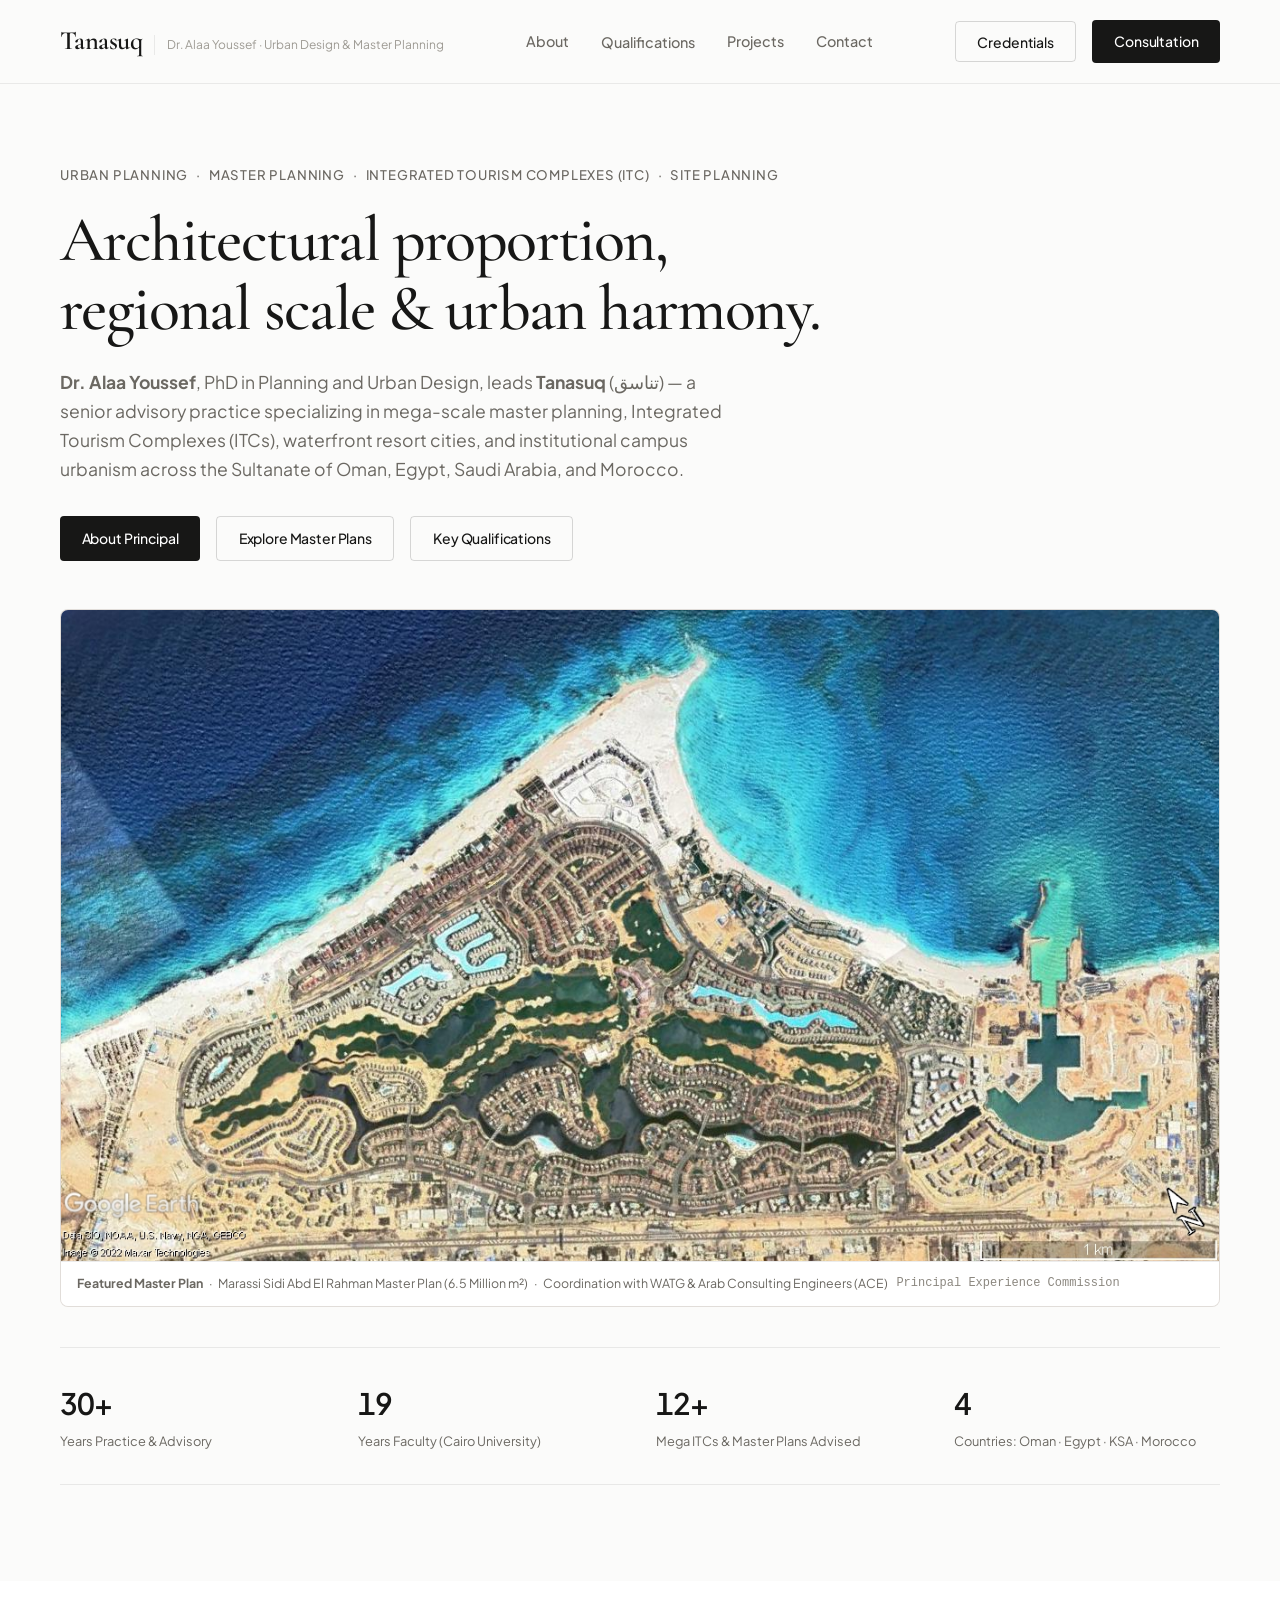
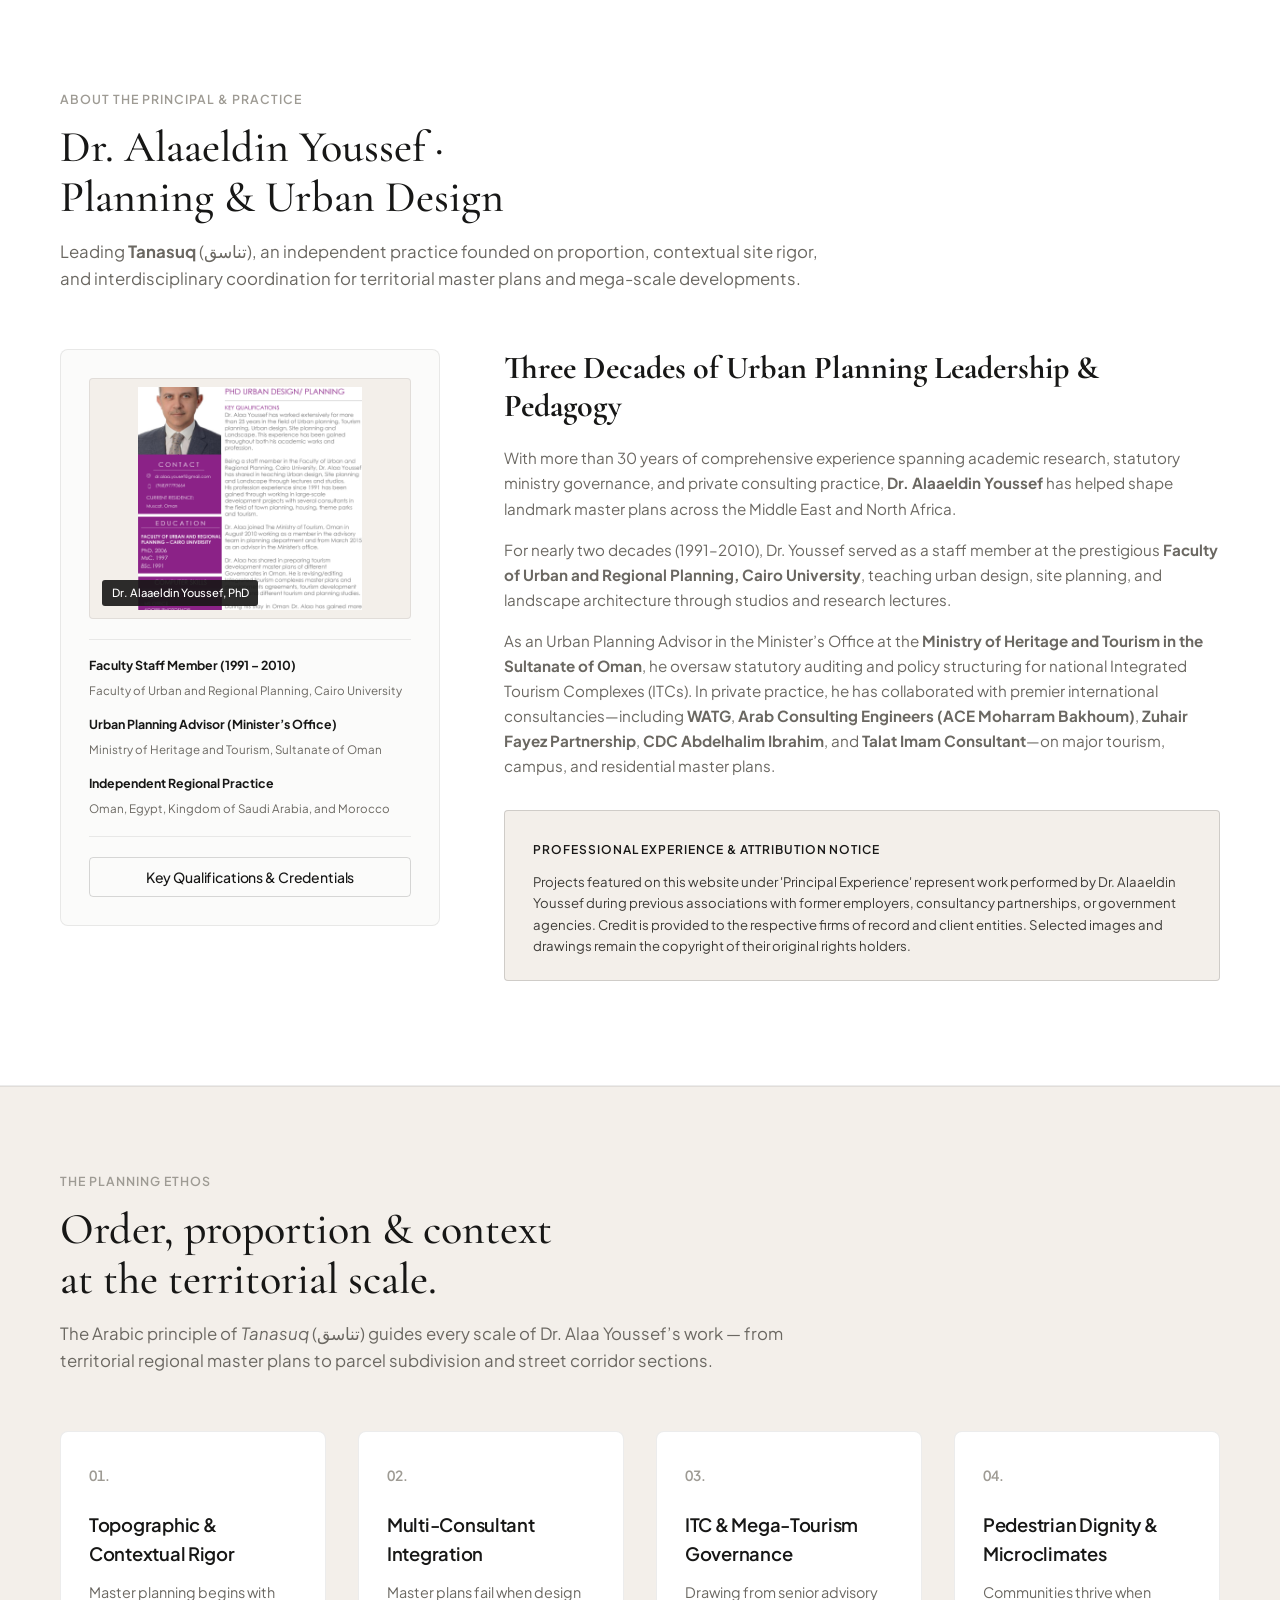
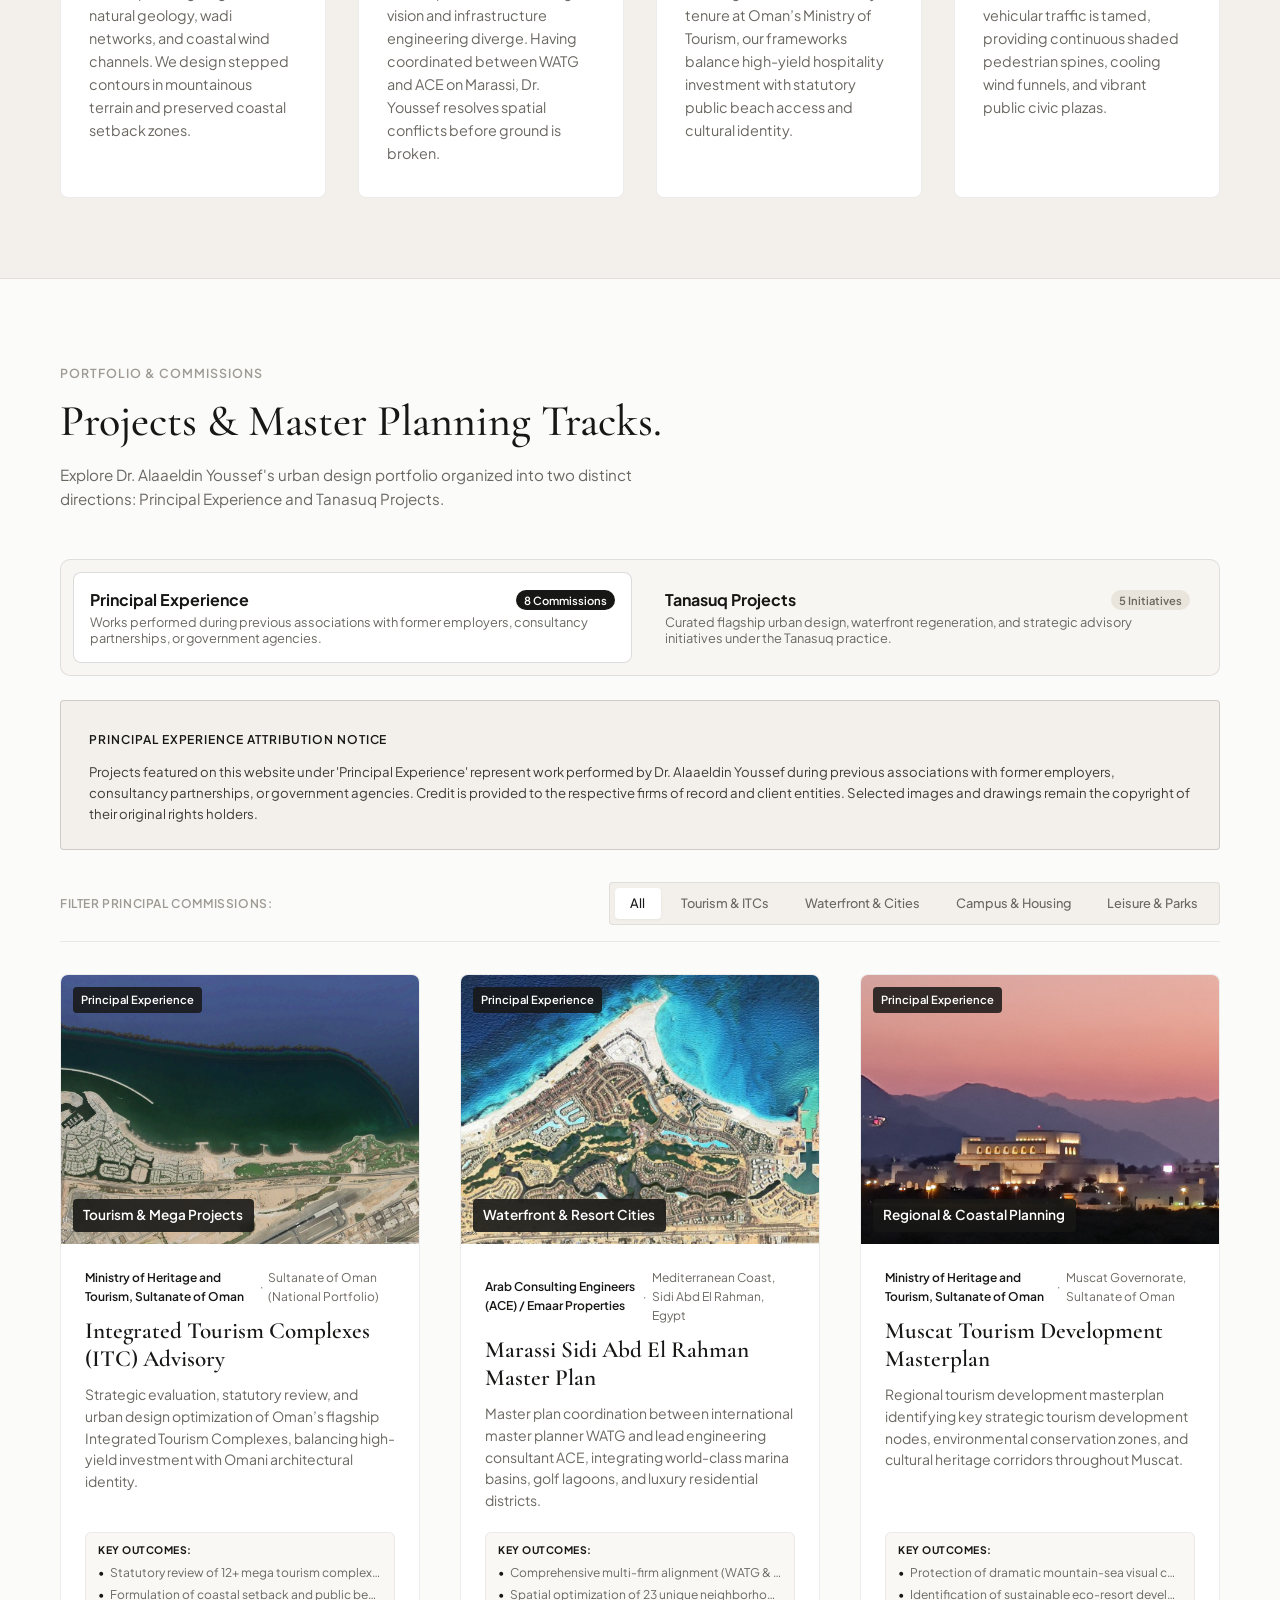
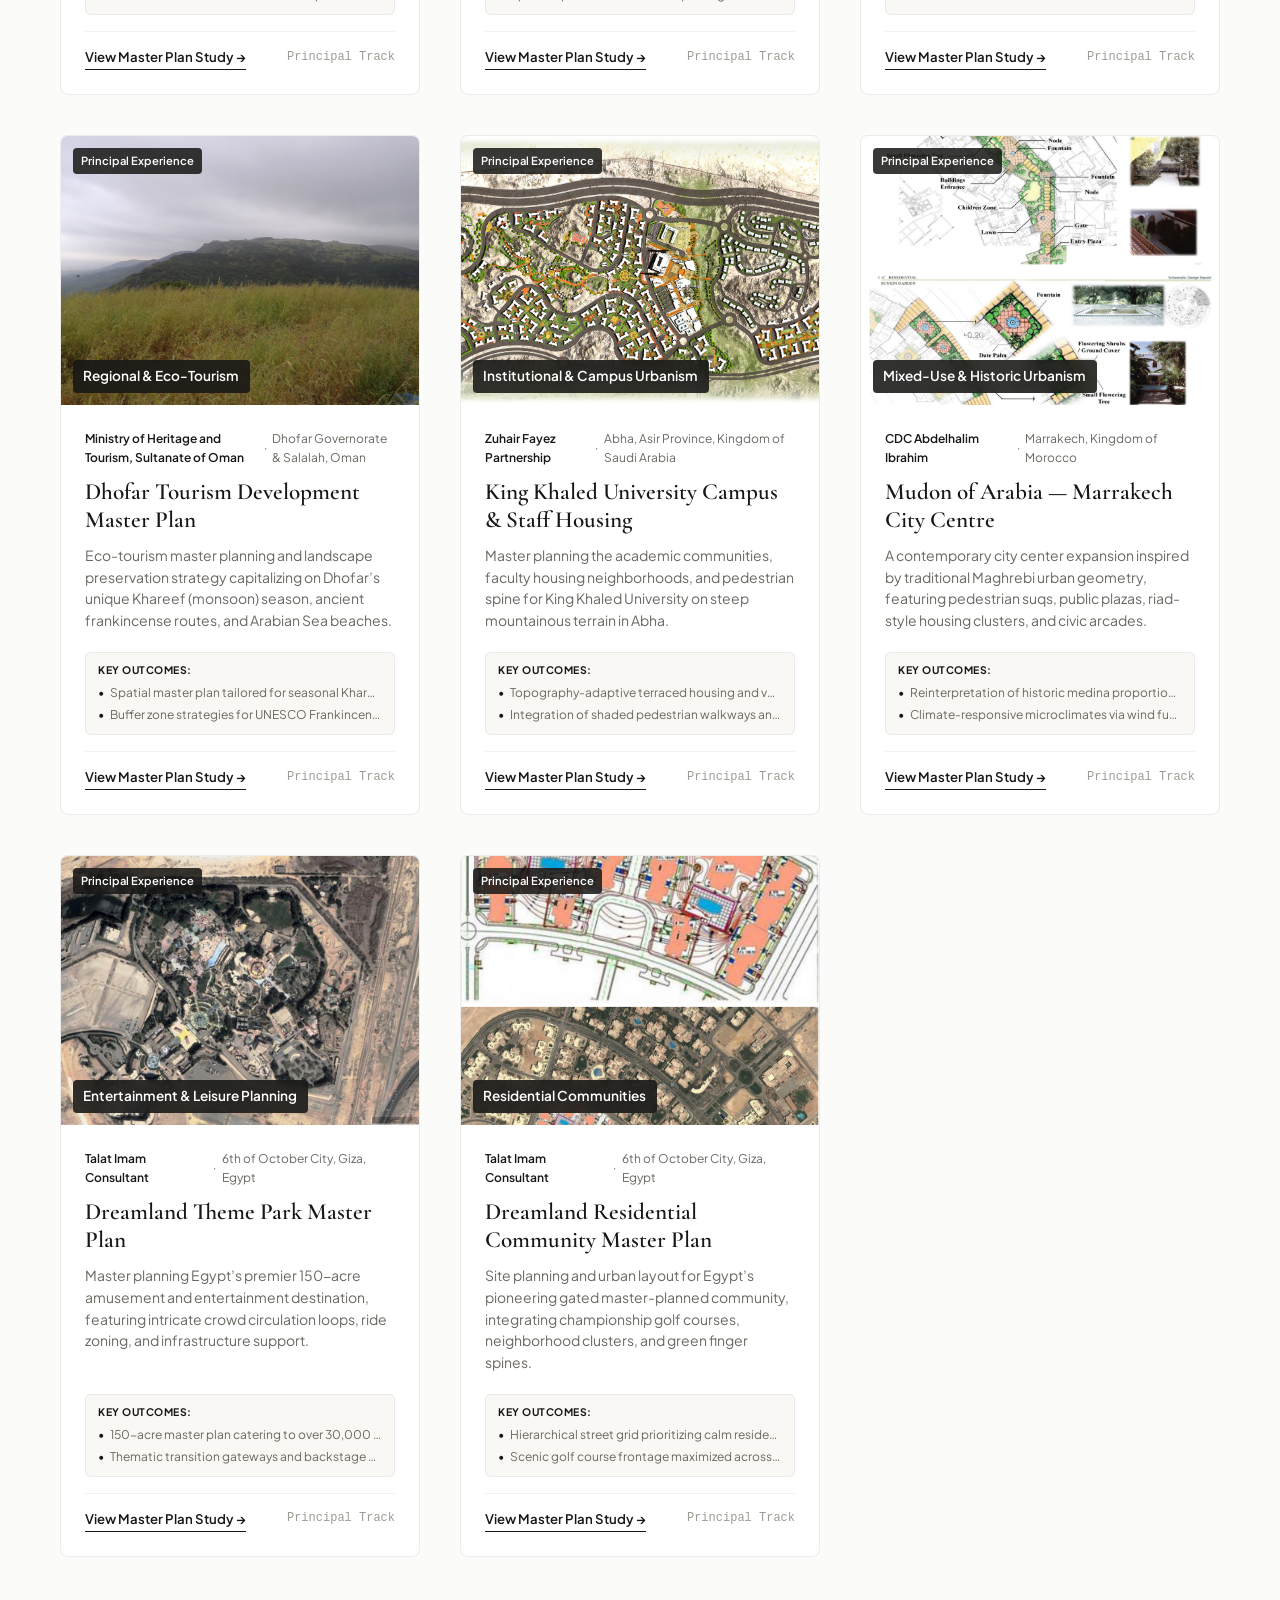
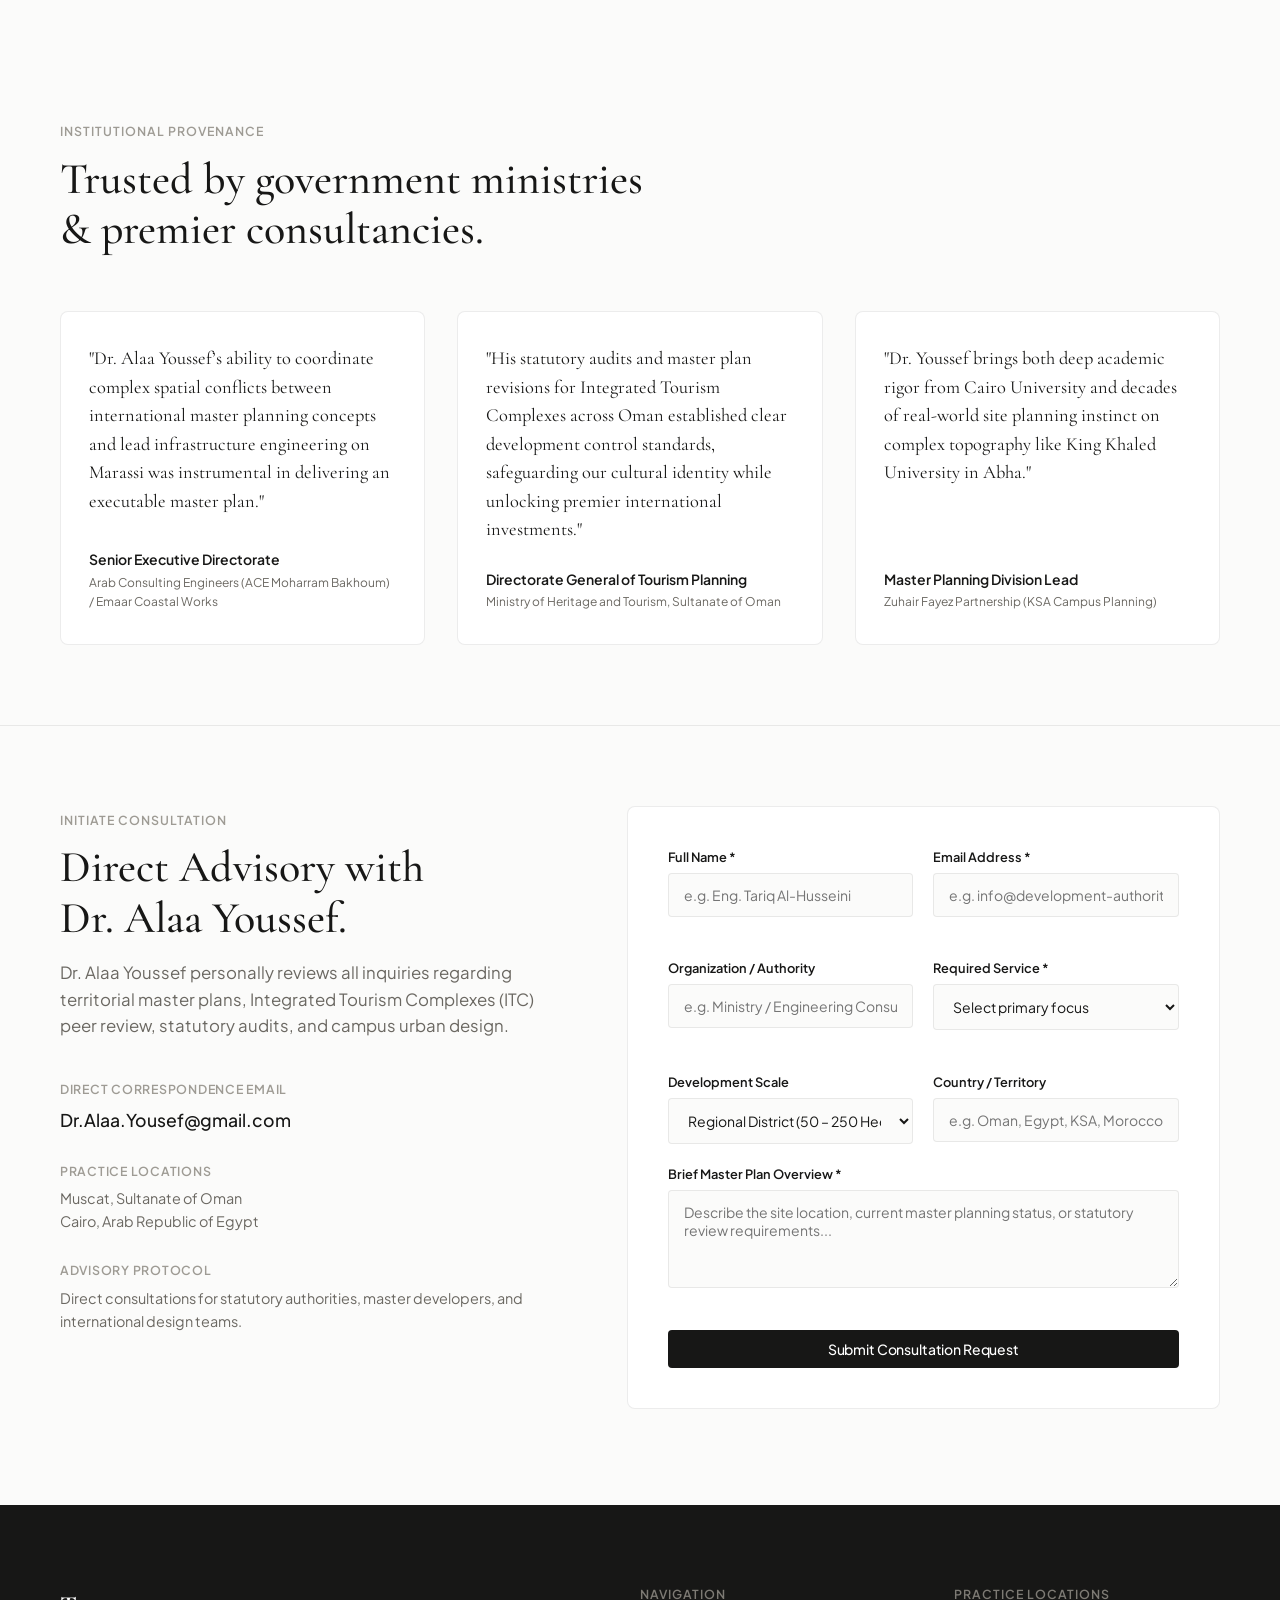
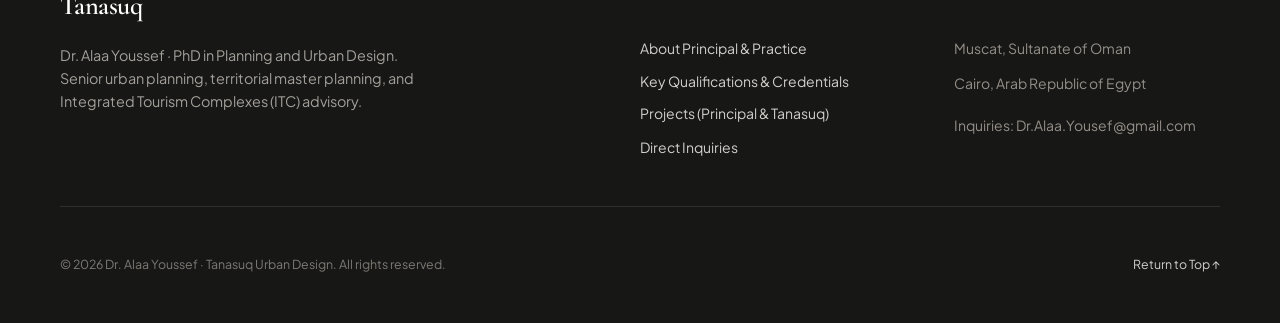
==== commit 608121be: "refactor: remove external Adobe Portfolio dependencies Replace direct links and references to the le" ====
--- a/public/tanasuq-site/index.html
+++ b/public/tanasuq-site/index.html
@@ -106,7 +106,7 @@
               <span aria-hidden="true">·</span>
               <span>Coordination with WATG & Arab Consulting Engineers (ACE)</span>
             </div>
-            <a href="https://alaayoussef.myportfolio.com/marrasi-sidi-abd-el-rahman" target="_blank" rel="noopener noreferrer" class="caption-link">View on Adobe Portfolio &rarr;</a>
+            <span style="font-family:monospace; font-size:0.75rem; color:#8C8880;">Principal Experience Commission</span>
           </div>
         </div>
 
@@ -174,7 +174,6 @@
             <div class="about-btn-row">
               <button class="btn btn-secondary btn-block" id="aboutQualBtn">Key Qualifications &amp; Credentials</button>
             </div>
-            <a href="https://alaayoussef.myportfolio.com/" target="_blank" rel="noopener noreferrer" class="about-archive-link">View Official Archive on Adobe &rarr;</a>
           </div>
 
           <!-- Narrative & Attribution Statement -->
@@ -364,9 +363,9 @@
                 </p>
               </div>
               <div class="detail-block">
-                <span class="detail-label">Official Adobe Portfolio Archive</span>
+                <span class="detail-label">Advisory Protocol</span>
                 <p class="detail-text">
-                  <a href="https://alaayoussef.myportfolio.com/" target="_blank" rel="noopener noreferrer" class="detail-link" style="font-size: 0.95rem;">alaayoussef.myportfolio.com &rarr;</a>
+                  Direct consultations for statutory authorities, master developers, and international design teams.
                 </p>
               </div>
             </div>
@@ -494,8 +493,6 @@
       <div class="footer-bottom-row">
         <p class="footer-copy">&copy; <span id="currentYear">2026</span> Dr. Alaa Youssef · Tanasuq Urban Design. All rights reserved.</p>
         <div class="footer-meta-links">
-          <a href="https://alaayoussef.myportfolio.com/" target="_blank" rel="noopener noreferrer" class="back-to-top">Original Adobe Portfolio &rarr;</a>
-          <span style="opacity: 0.3;">·</span>
           <a href="#hero" class="back-to-top">Return to Top &uarr;</a>
         </div>
       </div>
